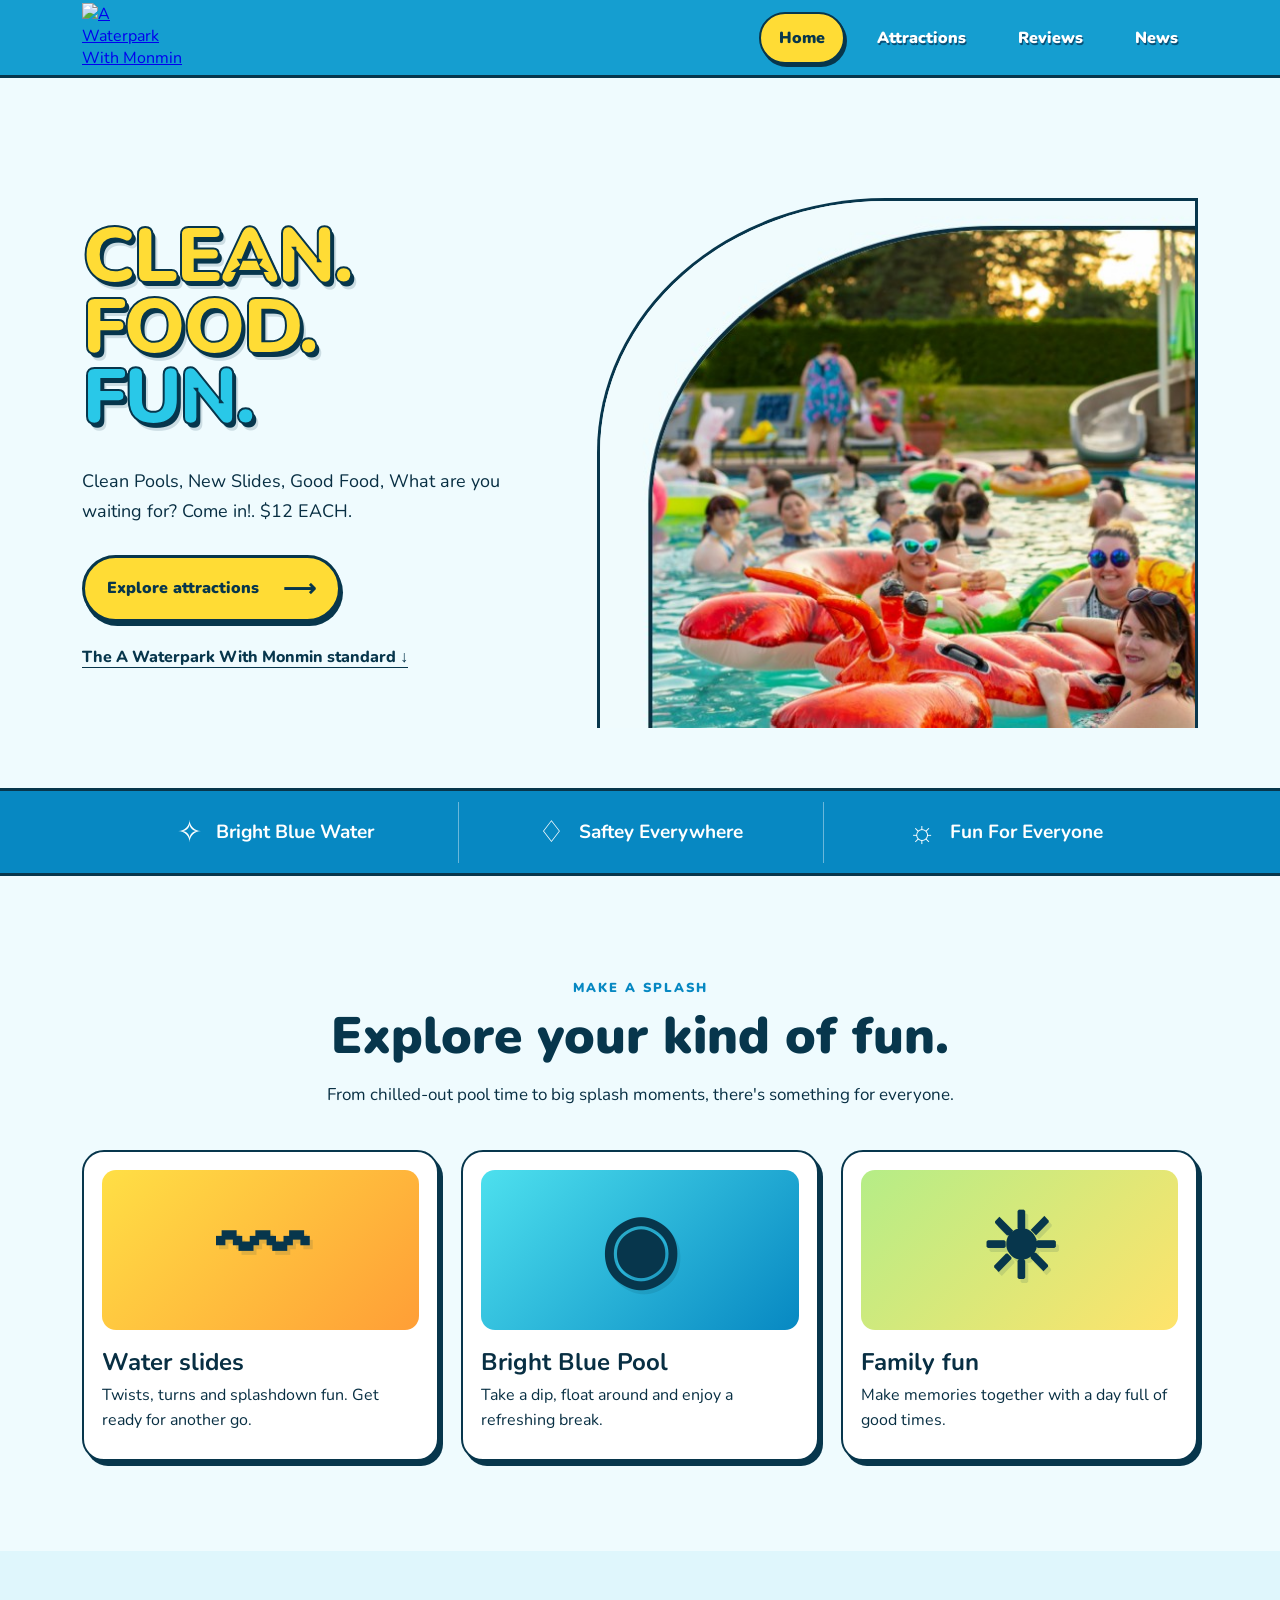
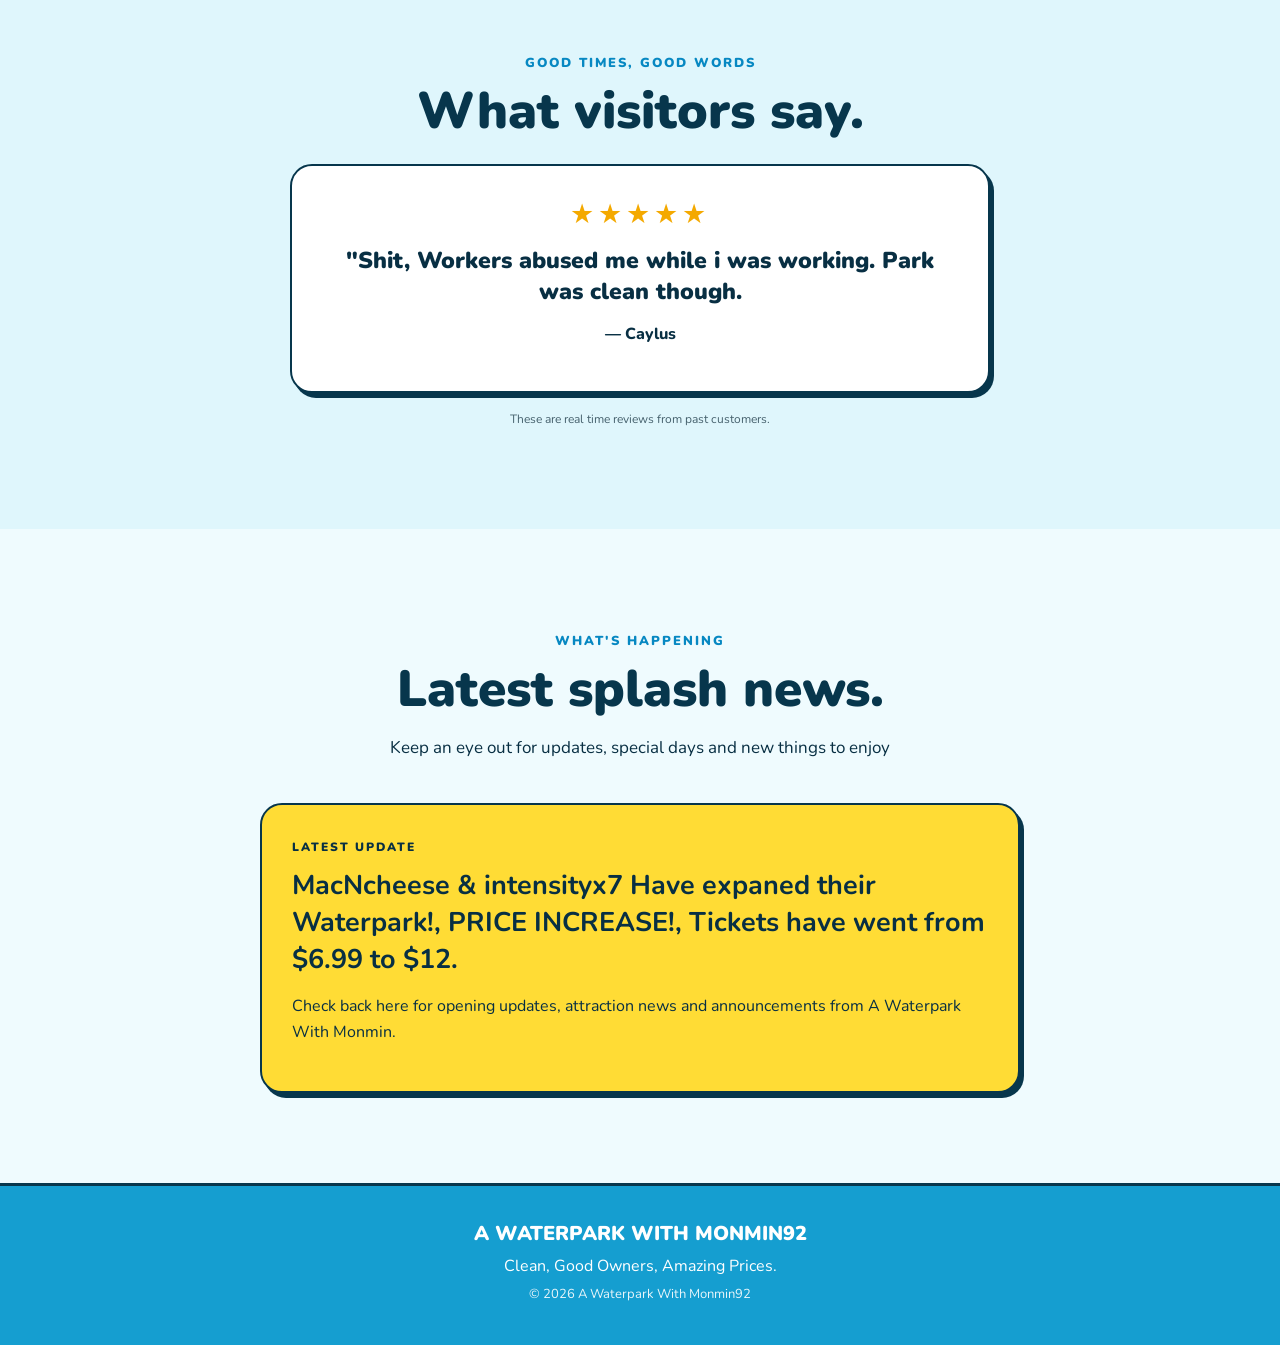
==== index.html @ 29c8ff4d "Update index.html" ====
<!doctype html>
<html lang="en">
<head>
  <meta charset="utf-8">
  <meta name="viewport" content="width=device-width, initial-scale=1">
  <meta name="theme-color" content="#159ed0">
  <meta name="description" content="A Waterpark With Monmin — good, clean, splash-filled fun for everyone.">
  <title>A Waterpark With MonMin92</title>
  <link rel="icon" href="assets/logo.svg" type="image/svg+xml">
  <link rel="stylesheet" href="style.css">
</head>
<body>
  <header class="site-header">
    <div class="nav-wrap">
      <a class="brand" href="#home" aria-label="A Waterpark With Monmin home"><img src="assets/logo.png" alt="A Waterpark With Monmin logo"></a>
      <button class="menu-toggle" aria-label="Open navigation" aria-expanded="false">☰</button>
      <nav class="main-nav" aria-label="Main navigation">
        <a class="nav-link active" href="#home">Home</a>
        <a class="nav-link" href="#attractions">Attractions</a>
        <a class="nav-link" href="#reviews">Reviews</a>
        <a class="nav-link" href="#news">News</a>
      </nav>
    </div>
  </header>

  <main>
    <section class="hero" id="home">
      <div class="hero-inner">
        <div class="hero-copy">
          <h1><span>CLEAN.</span><span>FOOD.</span><span class="blue-word">FUN.</span></h1>
          <p>Clean Pools, New Slides, Good Food, What are you waiting for? Come in!. $12 EACH.</p>
          <div class="hero-actions">
            <a class="button" href="#attractions">Explore attractions <span aria-hidden="true">⟶</span></a>
            <a class="standard-link" href="#standard">The A Waterpark With Monmin standard <span aria-hidden="true">↓</span></a>
          </div>
        </div>
        <div class="hero-photo">
          <img src="assets/pool-hero.jpg" alt="Visitors relaxing together in a bright outdoor swimming pool">
        </div>
      </div>
    </section>

    <section class="benefits" id="standard" aria-label="Our promises">
      <div class="benefit"><span class="benefit-icon">✧</span><strong>Bright Blue Water</strong></div>
      <div class="benefit"><span class="benefit-icon">♢</span><strong>Saftey Everywhere</strong></div>
      <div class="benefit"><span class="benefit-icon">☼</span><strong>Fun For Everyone</strong></div>
    </section>

    <section class="content-section attractions" id="attractions">
      <div class="section-heading">
        <p class="eyebrow">MAKE A SPLASH</p>
        <h2>Explore your kind of fun.</h2>
        <p>From chilled-out pool time to big splash moments, there's something for everyone.</p>
      </div>
      <div class="feature-grid">
        <article class="feature-card"><div class="feature-art slide-art">〰</div><h3>Water slides</h3><p>Twists, turns and splashdown fun. Get ready for another go.</p></article>
        <article class="feature-card"><div class="feature-art pool-art">◉</div><h3>Bright Blue Pool</h3><p>Take a dip, float around and enjoy a refreshing break.</p></article>
        <article class="feature-card"><div class="feature-art family-art">☀</div><h3>Family fun</h3><p>Make memories together with a day full of good times.</p></article>
      </div>
    </section>

    <section class="content-section reviews" id="reviews">
      <div class="section-heading">
        <p class="eyebrow">GOOD TIMES, GOOD WORDS</p>
        <h2>What visitors say.</h2>
      </div>
      <div class="review-card">
        <div class="stars" aria-label="5 out of 5 stars">★★★★★</div>
        <blockquote>"Shit, Workers abused me while i was working. Park was clean though.</blockquote>
        <p class="review-author">— Caylus</p>
      </div>
      <p class="small-note">These are real time reviews from past customers.</p>
    </section>

    <section class="content-section news" id="news">
      <div class="section-heading">
        <p class="eyebrow">WHAT'S HAPPENING</p>
        <h2>Latest splash news.</h2>
        <p>Keep an eye out for updates, special days and new things to enjoy</p>
      </div>
      <div class="news-panel">
        <span class="news-date">LATEST UPDATE</span>
        <h3>MacNcheese & intensityx7 Have expaned their Waterpark!, PRICE INCREASE!, Tickets have went from $6.99 to $12.</h3>
        <p>Check back here for opening updates, attraction news and announcements from A Waterpark With Monmin.</p>
      </div>
    </section>
  </main>

  <footer class="site-footer">
    <a href="#home" class="footer-brand">A WATERPARK WITH MONMIN92</a>
    <p>Clean, Good Owners, Amazing Prices.</p>
    <p class="copyright">© <span id="year"></span> A Waterpark With Monmin92</p>
  </footer>
  <script src="script.js"></script>
</body>
</html>
---- style.css ----
@import url('https://fonts.googleapis.com/css2?family=Nunito:wght@400;600;700;800;900;1000&display=swap');
:root{--blue:#159ed0;--deep:#07364c;--pale:#effbfe;--yellow:#ffdc35;--cyan:#29c8e8;--ink:#082f43}
*{box-sizing:border-box}
html{scroll-behavior:smooth;scroll-padding-top:88px}
body{margin:0;font-family:'Nunito',Arial,sans-serif;color:var(--ink);background:var(--pale)}
.site-header{height:78px;background:var(--blue);border-bottom:3px solid var(--deep);position:sticky;top:0;z-index:20}
.nav-wrap{height:100%;max-width:1160px;margin:auto;padding:0 22px;display:flex;align-items:center;justify-content:space-between}
.brand{display:flex;align-items:center;width:100px;height:70px}.brand img{width:100%;height:100%;object-fit:contain}
.main-nav{display:flex;align-items:center;gap:12px}
.nav-link{color:white;text-decoration:none;font-weight:1000;padding:13px 18px;border:2px solid transparent;border-radius:30px;text-shadow:1px 2px 0 #075078;transition:.2s}
.nav-link:hover,.nav-link.active{background:var(--yellow);border-color:var(--deep);color:var(--deep);text-shadow:none;box-shadow:2px 3px 0 var(--deep)}
.menu-toggle{display:none;background:none;border:0;color:white;font-size:28px}
.hero{min-height:710px;display:flex;align-items:stretch}
.hero-inner{width:min(1160px,100%);margin:auto;padding:60px 22px 0;display:grid;grid-template-columns:1fr 1.35fr;gap:70px;align-items:center}
.hero-copy{padding:12px 0 48px}
h1{margin:0 0 28px;display:flex;flex-direction:column;align-items:flex-start;font-size:clamp(4.3rem,6.1vw,6.4rem);line-height:.9;letter-spacing:-3px;font-weight:1000}
h1 span{color:var(--yellow);-webkit-text-stroke:2px var(--deep);text-shadow:3px 4px 0 var(--deep),5px 7px 0 rgba(7,54,76,.15)}
h1 .blue-word{color:var(--cyan)}
.hero-copy>p{font-size:18px;line-height:1.65;max-width:470px;margin:34px 0 28px}
.hero-actions{display:flex;align-items:center;gap:24px;flex-wrap:wrap}
.button{display:inline-flex;align-items:center;gap:24px;background:var(--yellow);border:3px solid var(--deep);border-radius:40px;padding:15px 22px;color:var(--deep);font-weight:1000;text-decoration:none;box-shadow:2px 4px 0 var(--deep);transition:transform .2s,box-shadow .2s}
.button:hover{transform:translateY(-3px);box-shadow:2px 7px 0 var(--deep)}
.button span{font-size:23px}
.standard-link{color:var(--deep);font-weight:800;text-underline-offset:5px}
.hero-photo{height:530px;align-self:end;overflow:hidden;border:3px solid var(--deep);border-bottom:0;border-radius:48% 0 0 0}
.hero-photo img{width:100%;height:100%;object-fit:cover;display:block}
.benefits{min-height:88px;background:#0788c2;border-top:3px solid var(--deep);border-bottom:3px solid var(--deep);display:flex;justify-content:center;align-items:center;color:white}
.benefit{width:min(365px,33.33%);display:flex;align-items:center;justify-content:center;gap:14px;padding:10px 20px;font-size:19px}
.benefit+.benefit{border-left:1px solid rgba(255,255,255,.4)}
.benefit-icon{font-size:30px;font-weight:400}
.content-section{padding:90px 22px;max-width:1160px;margin:auto}
.section-heading{text-align:center;max-width:650px;margin:0 auto 42px}
.eyebrow{color:#0788c2;font-size:13px;font-weight:1000;letter-spacing:2px}
h2{font-size:clamp(2.2rem,4vw,3.5rem);line-height:1.05;margin:8px 0 14px;color:var(--deep);font-weight:1000}
.section-heading>p:last-child{font-size:17px;line-height:1.6}
.feature-grid{display:grid;grid-template-columns:repeat(3,1fr);gap:22px}
.feature-card{background:white;border:2px solid var(--deep);border-radius:22px;padding:18px;box-shadow:4px 5px 0 var(--deep)}
.feature-card h3{font-size:24px;margin:16px 0 5px}.feature-card p{line-height:1.55;margin:0 0 8px}
.feature-art{height:160px;border-radius:14px;display:grid;place-items:center;font-size:90px;font-weight:1000;color:var(--deep);text-shadow:3px 4px rgba(7,54,76,.12)}
.slide-art{background:linear-gradient(135deg,#ffdf45,#ff9e36)}.pool-art{background:linear-gradient(135deg,#4de0ee,#0788c2)}.family-art{background:linear-gradient(135deg,#b5ed87,#ffe36b)}
.reviews{max-width:none;background:#dff6fc;text-align:center}.reviews .section-heading{margin-bottom:26px}
.review-card{max-width:700px;margin:auto;background:white;border:2px solid var(--deep);border-radius:22px;padding:30px;box-shadow:4px 5px 0 var(--deep)}
.stars{color:#f4a900;font-size:27px;letter-spacing:4px}
blockquote{font-size:23px;font-weight:900;margin:12px 0}
.review-author{font-weight:800}.small-note{font-size:12px;text-align:center;margin-top:18px;color:#46616d}
.news-panel{max-width:760px;margin:auto;background:var(--yellow);border:2px solid var(--deep);border-radius:22px;padding:30px;box-shadow:4px 5px 0 var(--deep)}
.news-date{font-size:12px;font-weight:1000;letter-spacing:2px}.news-panel h3{font-size:27px;margin:10px 0}.news-panel p{line-height:1.6}
.site-footer{background:var(--blue);border-top:3px solid var(--deep);color:white;text-align:center;padding:34px 20px}
.footer-brand{font-size:20px;font-weight:1000;color:white;text-decoration:none}.site-footer p{margin:8px}.copyright{font-size:13px;opacity:.9}
@media(max-width:850px){.hero-inner{grid-template-columns:1fr 1fr;gap:30px}.hero-photo{height:440px}h1{font-size:clamp(3.7rem,8vw,5.2rem)}.benefit{font-size:15px;gap:8px;padding:8px}.hero-actions{gap:16px}}
@media(max-width:640px){.site-header{height:72px}.nav-wrap{padding:0 16px}.brand{width:88px;height:65px}.menu-toggle{display:block}.main-nav{display:none;position:absolute;top:69px;left:0;right:0;background:var(--blue);padding:12px 16px 18px;flex-direction:column;align-items:stretch;border-bottom:3px solid var(--deep)}.main-nav.open{display:flex}.nav-link{text-align:center}.hero{min-height:0}.hero-inner{display:flex;flex-direction:column;align-items:stretch;padding:48px 20px 0;gap:26px}.hero-copy{padding:0}.hero-copy>p{font-size:16px;margin:24px 0}.hero-photo{height:330px;width:100%;border-radius:38% 0 0 0}.hero-actions{align-items:flex-start;flex-direction:column}.benefits{flex-direction:column;padding:10px 0}.benefit{width:100%;justify-content:flex-start;padding:8px 24px}.benefit+.benefit{border-left:0;border-top:1px solid rgba(255,255,255,.3)}.content-section{padding:65px 20px}.feature-grid{grid-template-columns:1fr}.feature-art{height:135px}h1{font-size:clamp(4rem,17vw,5.5rem)}}
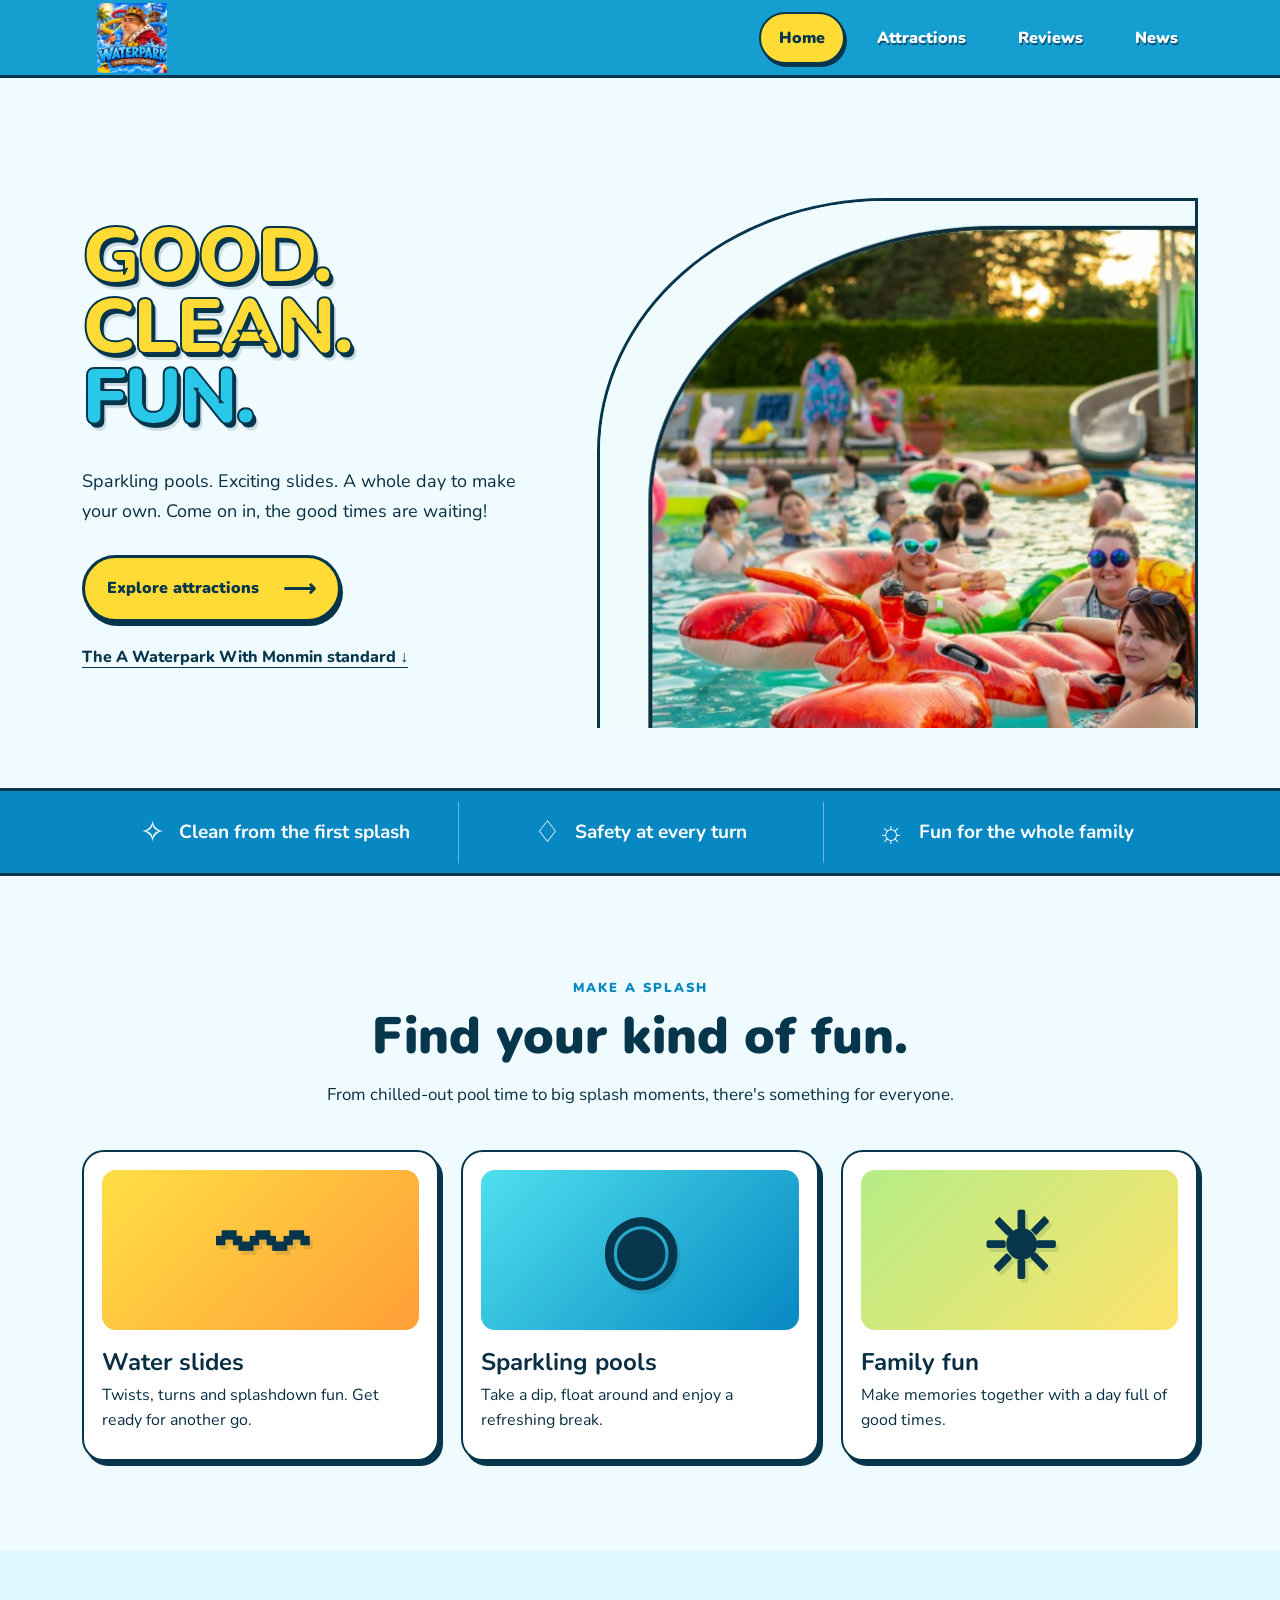
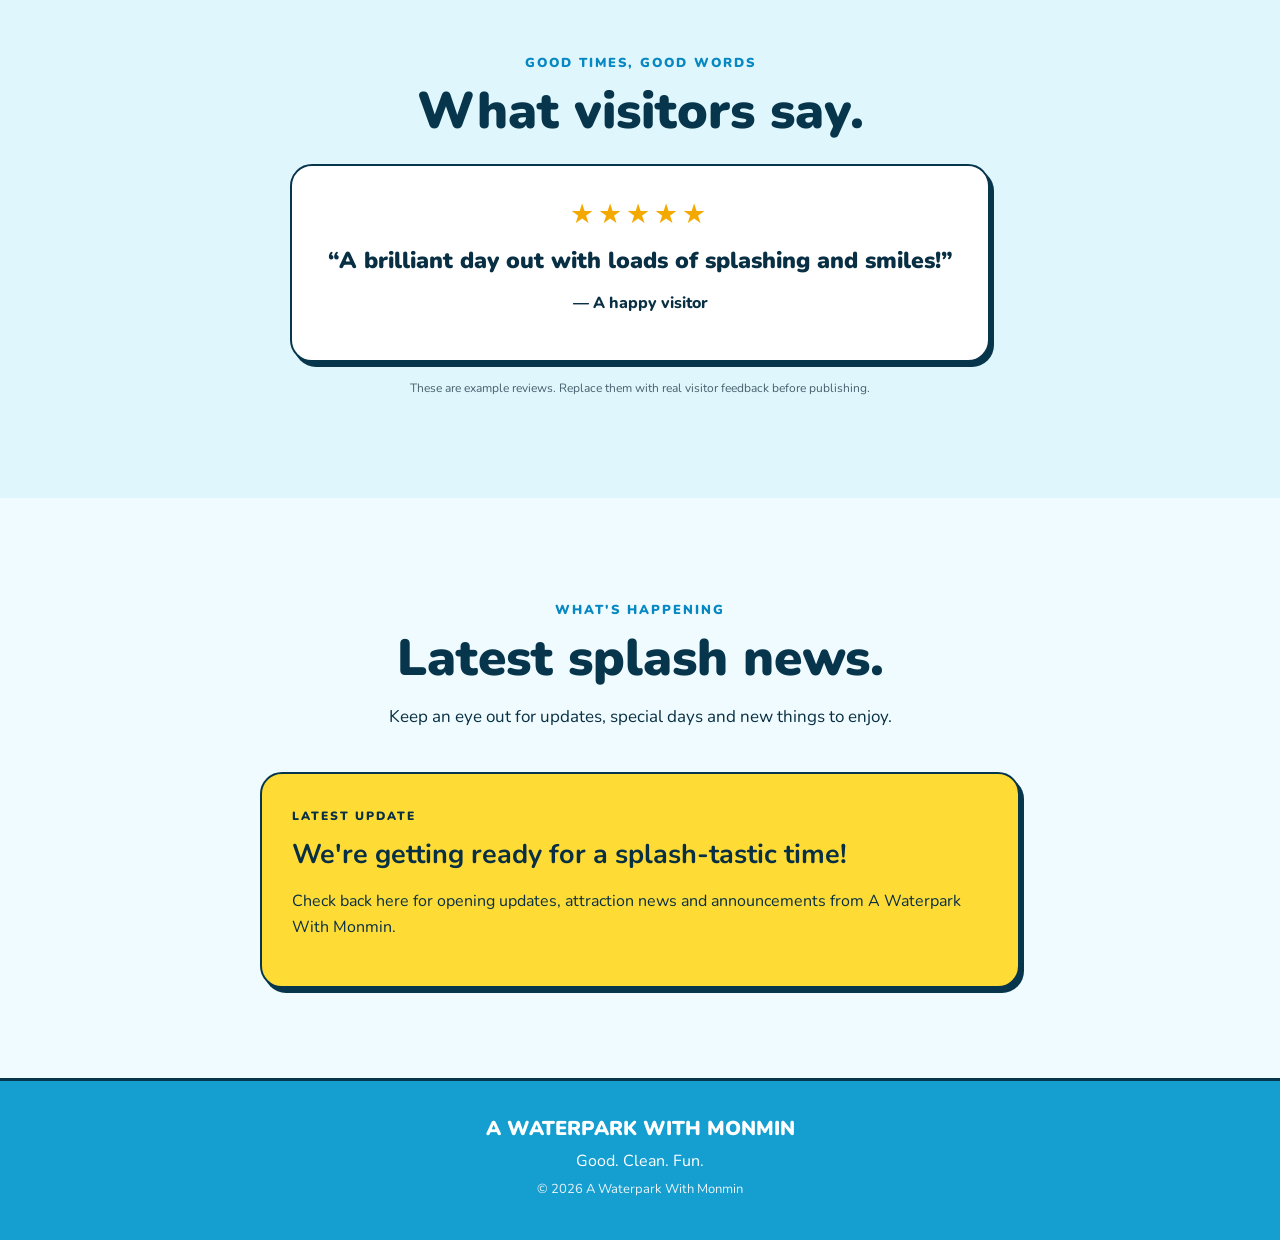
==== commit 7b3e7b4e: "Update index.html" ====
--- a/index.html
+++ b/index.html
@@ -5,7 +5,7 @@
   <meta name="viewport" content="width=device-width, initial-scale=1">
   <meta name="theme-color" content="#159ed0">
   <meta name="description" content="A Waterpark With Monmin — good, clean, splash-filled fun for everyone.">
-  <title>A Waterpark With MonMin92</title>
+  <title>A Waterpark With Monmin</title>
   <link rel="icon" href="assets/logo.svg" type="image/svg+xml">
   <link rel="stylesheet" href="style.css">
 </head>
@@ -27,8 +27,8 @@
     <section class="hero" id="home">
       <div class="hero-inner">
         <div class="hero-copy">
-          <h1><span>CLEAN.</span><span>FOOD.</span><span class="blue-word">FUN.</span></h1>
-          <p>Clean Pools, New Slides, Good Food, What are you waiting for? Come in!. $12 EACH.</p>
+          <h1><span>GOOD.</span><span>CLEAN.</span><span class="blue-word">FUN.</span></h1>
+          <p>Sparkling pools. Exciting slides. A whole day to make your own. Come on in, the good times are waiting!</p>
           <div class="hero-actions">
             <a class="button" href="#attractions">Explore attractions <span aria-hidden="true">⟶</span></a>
             <a class="standard-link" href="#standard">The A Waterpark With Monmin standard <span aria-hidden="true">↓</span></a>
@@ -41,20 +41,20 @@
     </section>
 
     <section class="benefits" id="standard" aria-label="Our promises">
-      <div class="benefit"><span class="benefit-icon">✧</span><strong>Bright Blue Water</strong></div>
-      <div class="benefit"><span class="benefit-icon">♢</span><strong>Saftey Everywhere</strong></div>
-      <div class="benefit"><span class="benefit-icon">☼</span><strong>Fun For Everyone</strong></div>
+      <div class="benefit"><span class="benefit-icon">✧</span><strong>Clean from the first splash</strong></div>
+      <div class="benefit"><span class="benefit-icon">♢</span><strong>Safety at every turn</strong></div>
+      <div class="benefit"><span class="benefit-icon">☼</span><strong>Fun for the whole family</strong></div>
     </section>
 
     <section class="content-section attractions" id="attractions">
       <div class="section-heading">
         <p class="eyebrow">MAKE A SPLASH</p>
-        <h2>Explore your kind of fun.</h2>
+        <h2>Find your kind of fun.</h2>
         <p>From chilled-out pool time to big splash moments, there's something for everyone.</p>
       </div>
       <div class="feature-grid">
         <article class="feature-card"><div class="feature-art slide-art">〰</div><h3>Water slides</h3><p>Twists, turns and splashdown fun. Get ready for another go.</p></article>
-        <article class="feature-card"><div class="feature-art pool-art">◉</div><h3>Bright Blue Pool</h3><p>Take a dip, float around and enjoy a refreshing break.</p></article>
+        <article class="feature-card"><div class="feature-art pool-art">◉</div><h3>Sparkling pools</h3><p>Take a dip, float around and enjoy a refreshing break.</p></article>
         <article class="feature-card"><div class="feature-art family-art">☀</div><h3>Family fun</h3><p>Make memories together with a day full of good times.</p></article>
       </div>
     </section>
@@ -66,30 +66,30 @@
       </div>
       <div class="review-card">
         <div class="stars" aria-label="5 out of 5 stars">★★★★★</div>
-        <blockquote>"Shit, Workers abused me while i was working. Park was clean though.</blockquote>
-        <p class="review-author">— Caylus</p>
+        <blockquote>“A brilliant day out with loads of splashing and smiles!”</blockquote>
+        <p class="review-author">— A happy visitor</p>
       </div>
-      <p class="small-note">These are real time reviews from past customers.</p>
+      <p class="small-note">These are example reviews. Replace them with real visitor feedback before publishing.</p>
     </section>
 
     <section class="content-section news" id="news">
       <div class="section-heading">
         <p class="eyebrow">WHAT'S HAPPENING</p>
         <h2>Latest splash news.</h2>
-        <p>Keep an eye out for updates, special days and new things to enjoy</p>
+        <p>Keep an eye out for updates, special days and new things to enjoy.</p>
       </div>
       <div class="news-panel">
         <span class="news-date">LATEST UPDATE</span>
-        <h3>MacNcheese & intensityx7 Have expaned their Waterpark!, PRICE INCREASE!, Tickets have went from $6.99 to $12.</h3>
+        <h3>We're getting ready for a splash-tastic time!</h3>
         <p>Check back here for opening updates, attraction news and announcements from A Waterpark With Monmin.</p>
       </div>
     </section>
   </main>
 
   <footer class="site-footer">
-    <a href="#home" class="footer-brand">A WATERPARK WITH MONMIN92</a>
-    <p>Clean, Good Owners, Amazing Prices.</p>
-    <p class="copyright">© <span id="year"></span> A Waterpark With Monmin92</p>
+    <a href="#home" class="footer-brand">A WATERPARK WITH MONMIN</a>
+    <p>Good. Clean. Fun.</p>
+    <p class="copyright">© <span id="year"></span> A Waterpark With Monmin</p>
   </footer>
   <script src="script.js"></script>
 </body>
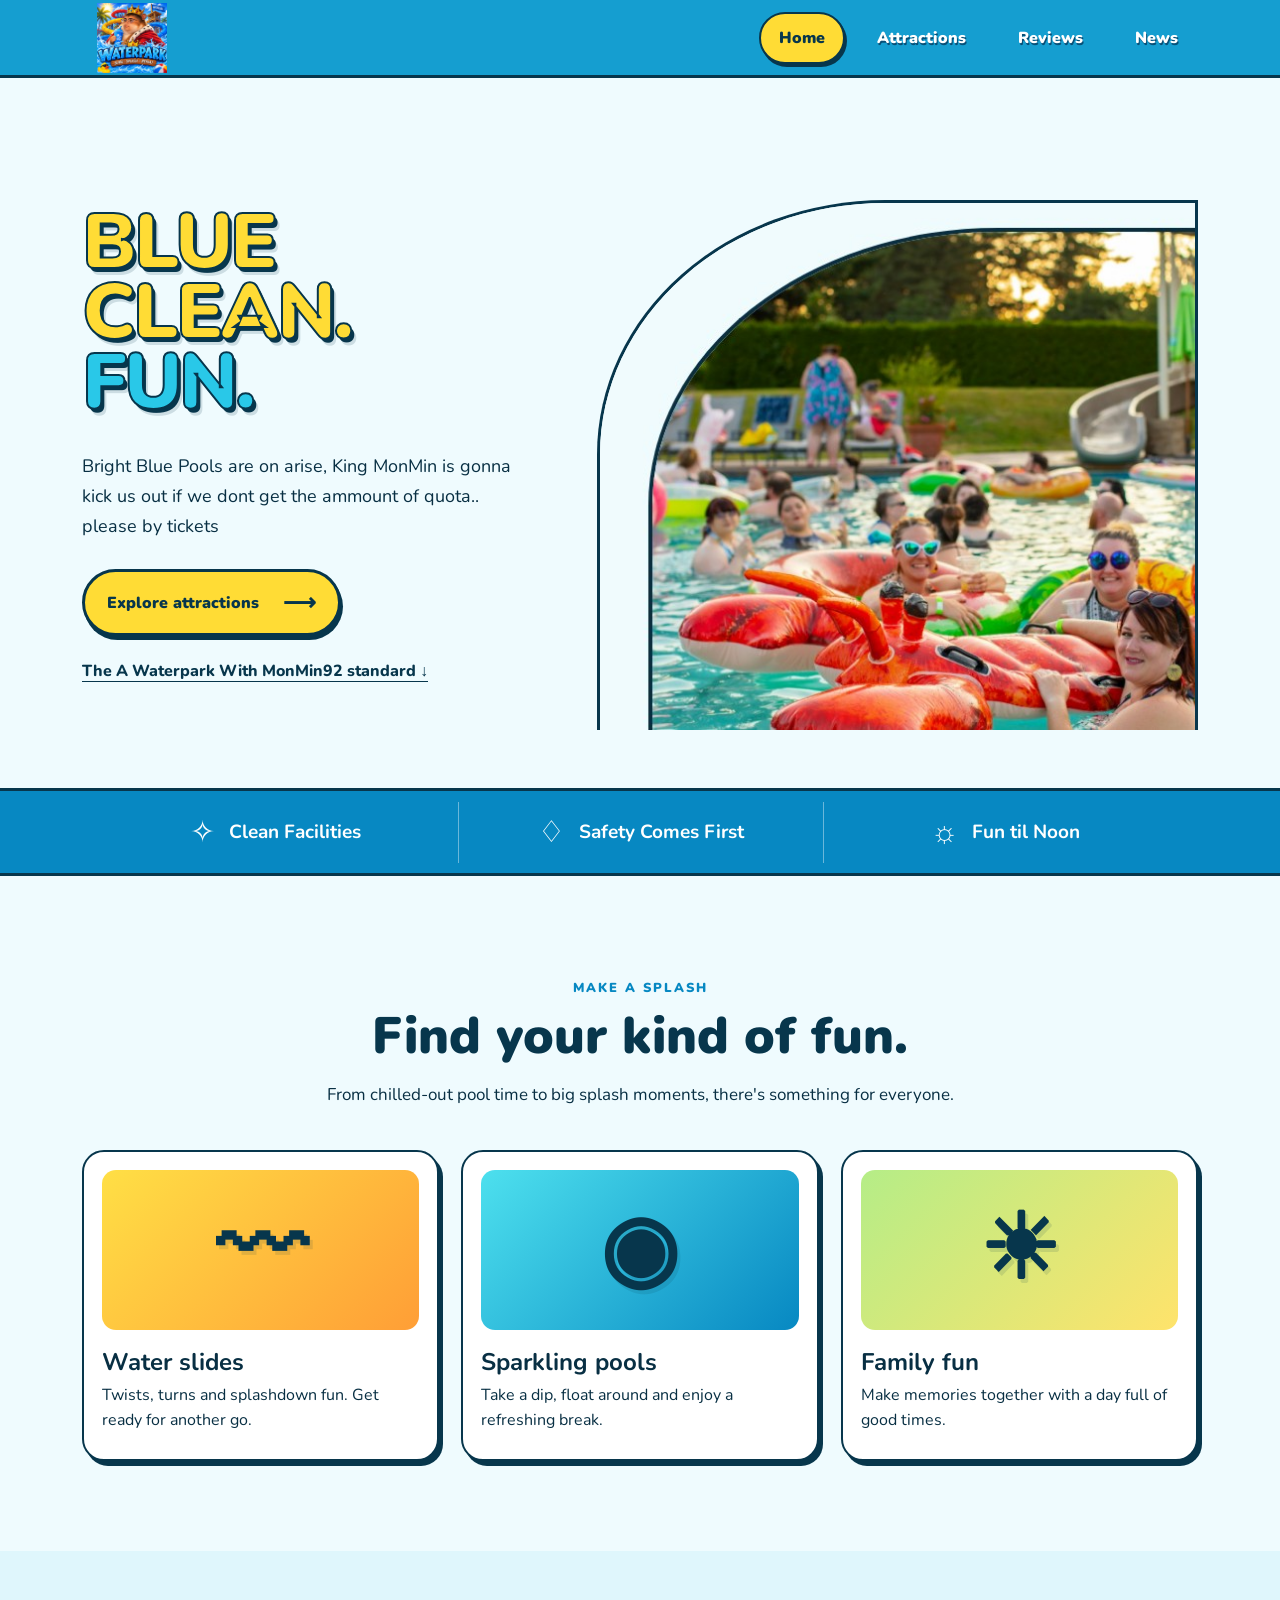
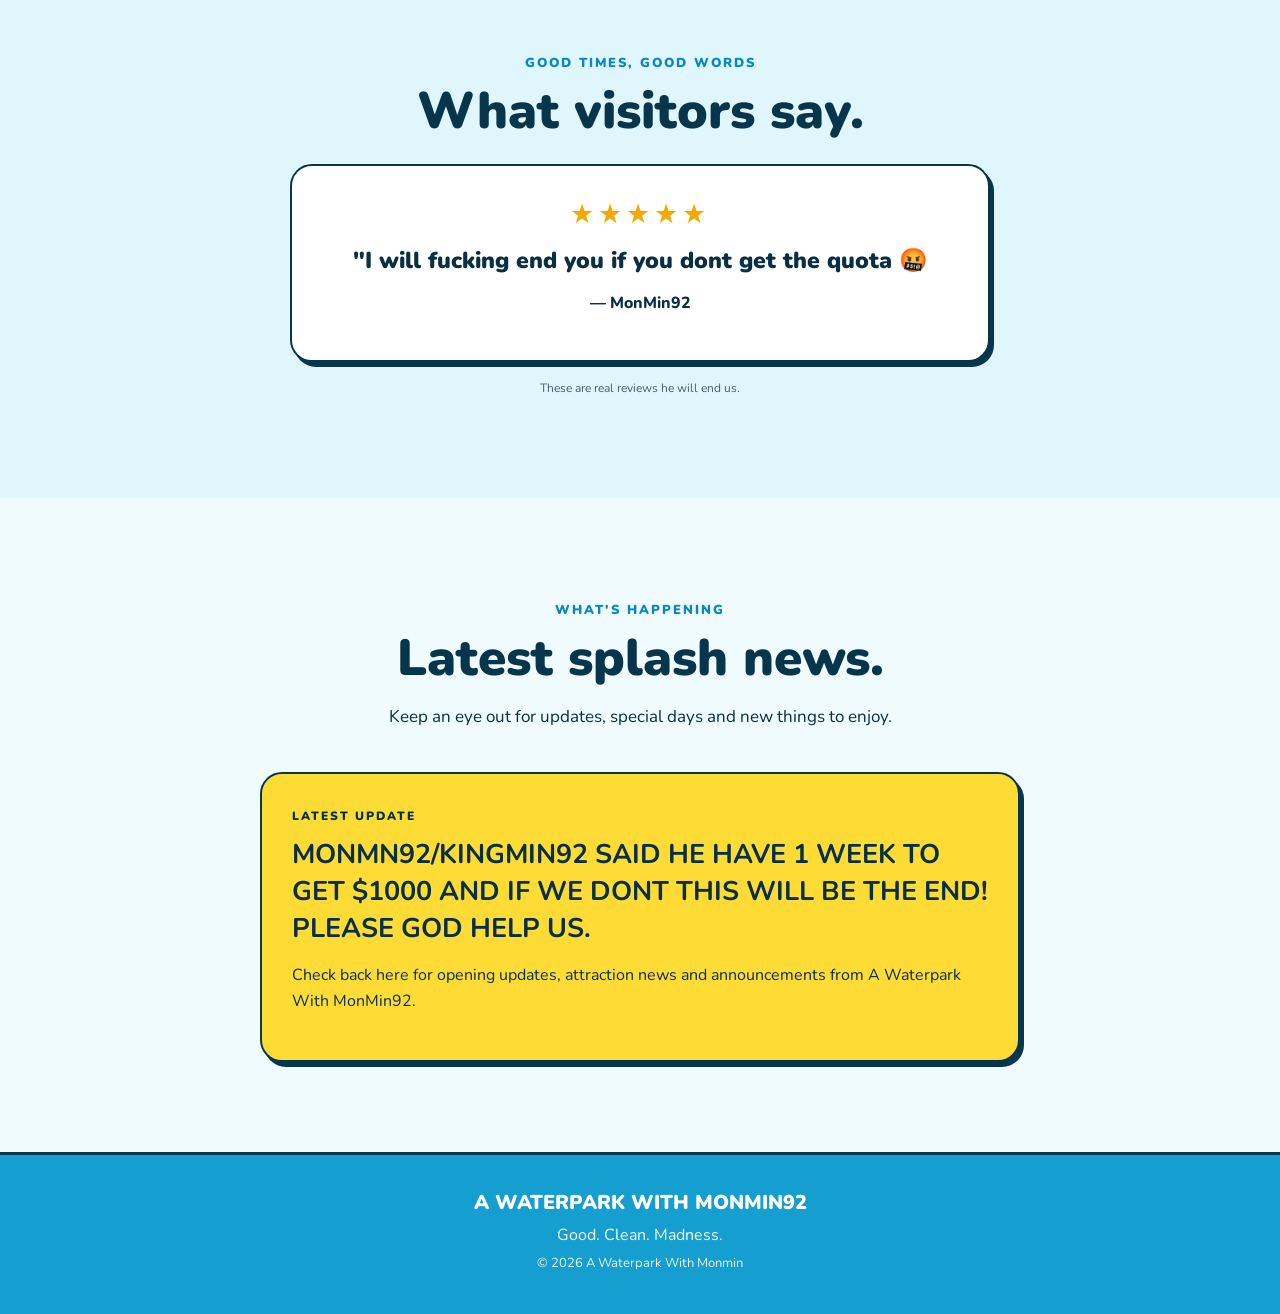
==== commit cbef7904: "Update index.html" ====
--- a/index.html
+++ b/index.html
@@ -27,11 +27,11 @@
     <section class="hero" id="home">
       <div class="hero-inner">
         <div class="hero-copy">
-          <h1><span>GOOD.</span><span>CLEAN.</span><span class="blue-word">FUN.</span></h1>
-          <p>Sparkling pools. Exciting slides. A whole day to make your own. Come on in, the good times are waiting!</p>
+          <h1><span>BLUE</span><span>CLEAN.</span><span class="blue-word">FUN.</span></h1>
+          <p>Bright Blue Pools are on arise, King MonMin is gonna kick us out if we dont get the ammount of quota.. please by tickets</p>
           <div class="hero-actions">
             <a class="button" href="#attractions">Explore attractions <span aria-hidden="true">⟶</span></a>
-            <a class="standard-link" href="#standard">The A Waterpark With Monmin standard <span aria-hidden="true">↓</span></a>
+            <a class="standard-link" href="#standard">The A Waterpark With MonMin92 standard <span aria-hidden="true">↓</span></a>
           </div>
         </div>
         <div class="hero-photo">
@@ -41,9 +41,9 @@
     </section>
 
     <section class="benefits" id="standard" aria-label="Our promises">
-      <div class="benefit"><span class="benefit-icon">✧</span><strong>Clean from the first splash</strong></div>
-      <div class="benefit"><span class="benefit-icon">♢</span><strong>Safety at every turn</strong></div>
-      <div class="benefit"><span class="benefit-icon">☼</span><strong>Fun for the whole family</strong></div>
+      <div class="benefit"><span class="benefit-icon">✧</span><strong>Clean Facilities</strong></div>
+      <div class="benefit"><span class="benefit-icon">♢</span><strong>Safety Comes First</strong></div>
+      <div class="benefit"><span class="benefit-icon">☼</span><strong>Fun til Noon</strong></div>
     </section>
 
     <section class="content-section attractions" id="attractions">
@@ -66,10 +66,10 @@
       </div>
       <div class="review-card">
         <div class="stars" aria-label="5 out of 5 stars">★★★★★</div>
-        <blockquote>“A brilliant day out with loads of splashing and smiles!”</blockquote>
-        <p class="review-author">— A happy visitor</p>
+        <blockquote>"I will fucking end you if you dont get the quota 🤬</blockquote>
+        <p class="review-author">— MonMin92</p>
       </div>
-      <p class="small-note">These are example reviews. Replace them with real visitor feedback before publishing.</p>
+      <p class="small-note">These are real reviews he will end us.</p>
     </section>
 
     <section class="content-section news" id="news">
@@ -80,15 +80,15 @@
       </div>
       <div class="news-panel">
         <span class="news-date">LATEST UPDATE</span>
-        <h3>We're getting ready for a splash-tastic time!</h3>
-        <p>Check back here for opening updates, attraction news and announcements from A Waterpark With Monmin.</p>
+        <h3>MONMN92/KINGMIN92 SAID HE HAVE 1 WEEK TO GET $1000 AND IF WE DONT THIS WILL BE THE END! PLEASE GOD HELP US.</h3>
+        <p>Check back here for opening updates, attraction news and announcements from A Waterpark With MonMin92.</p>
       </div>
     </section>
   </main>
 
   <footer class="site-footer">
-    <a href="#home" class="footer-brand">A WATERPARK WITH MONMIN</a>
-    <p>Good. Clean. Fun.</p>
+    <a href="#home" class="footer-brand">A WATERPARK WITH MONMIN92</a>
+    <p>Good. Clean. Madness.</p>
     <p class="copyright">© <span id="year"></span> A Waterpark With Monmin</p>
   </footer>
   <script src="script.js"></script>
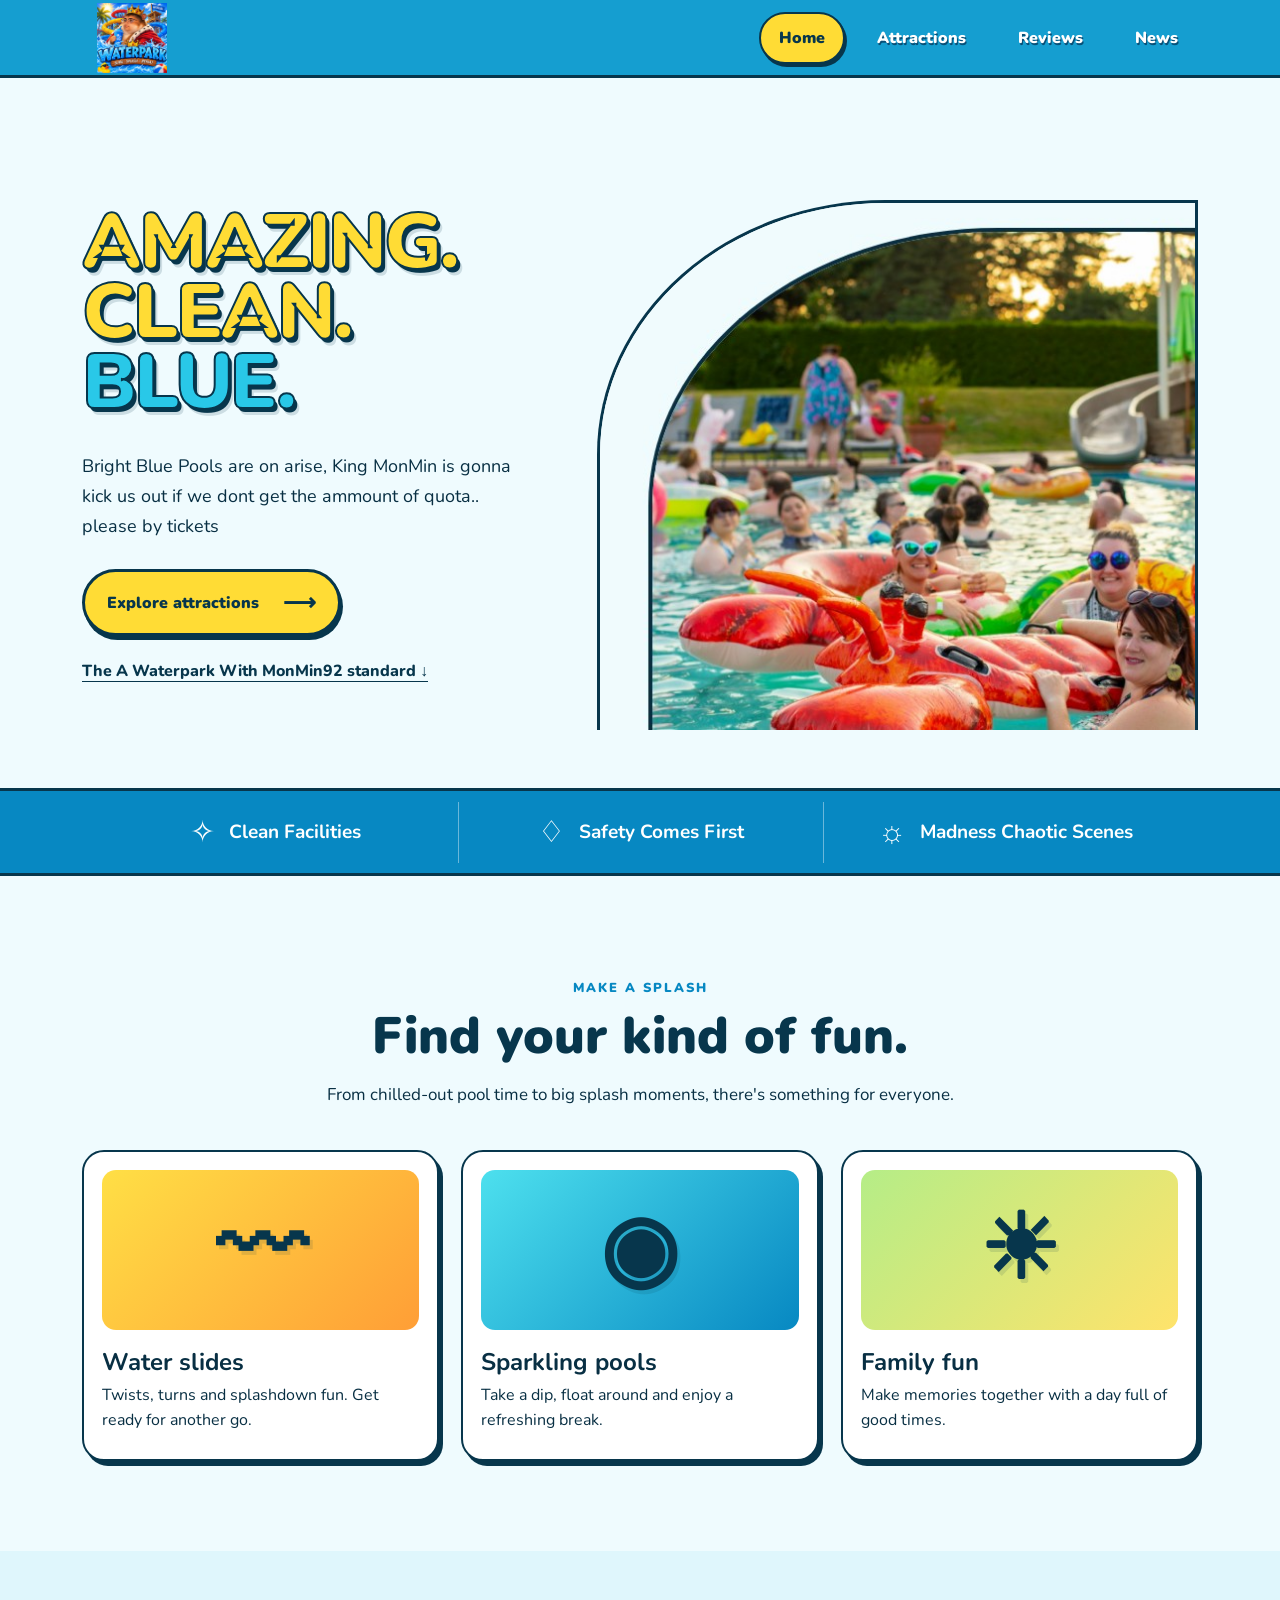
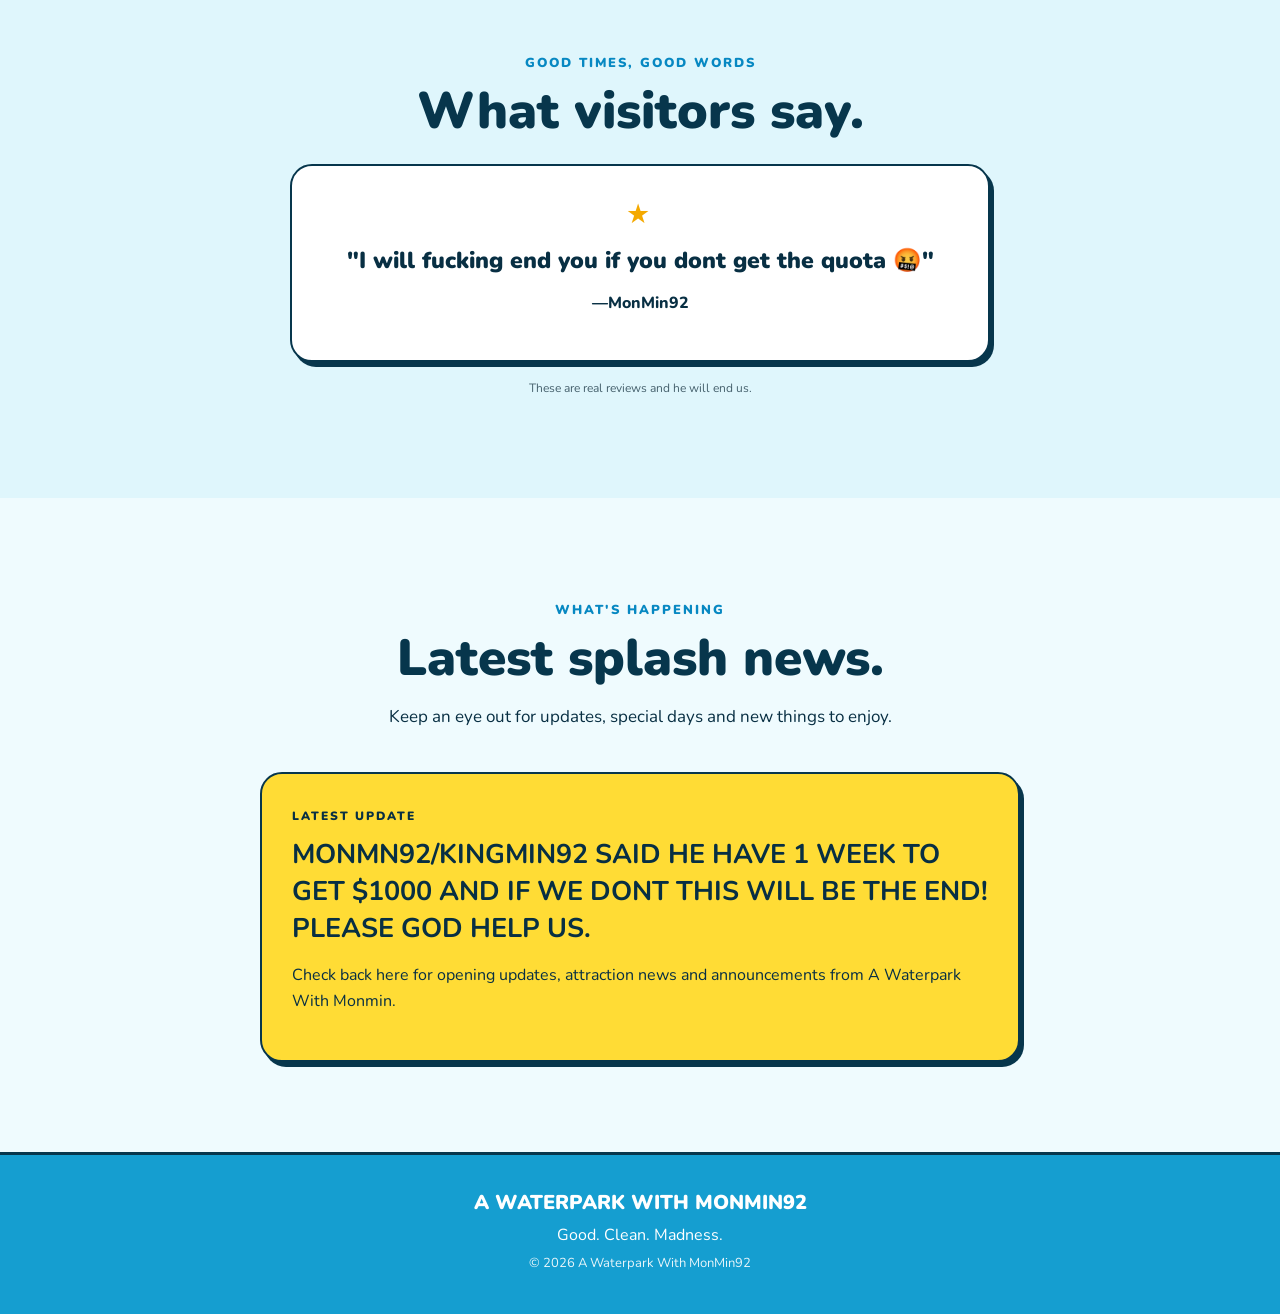
==== commit 1e231c05: "Add files via upload" ====
--- a/index.html
+++ b/index.html
@@ -27,7 +27,7 @@
     <section class="hero" id="home">
       <div class="hero-inner">
         <div class="hero-copy">
-          <h1><span>BLUE</span><span>CLEAN.</span><span class="blue-word">FUN.</span></h1>
+          <h1><span>AMAZING.</span><span>CLEAN.</span><span class="blue-word">BLUE.</span></h1>
           <p>Bright Blue Pools are on arise, King MonMin is gonna kick us out if we dont get the ammount of quota.. please by tickets</p>
           <div class="hero-actions">
             <a class="button" href="#attractions">Explore attractions <span aria-hidden="true">⟶</span></a>
@@ -43,7 +43,7 @@
     <section class="benefits" id="standard" aria-label="Our promises">
       <div class="benefit"><span class="benefit-icon">✧</span><strong>Clean Facilities</strong></div>
       <div class="benefit"><span class="benefit-icon">♢</span><strong>Safety Comes First</strong></div>
-      <div class="benefit"><span class="benefit-icon">☼</span><strong>Fun til Noon</strong></div>
+      <div class="benefit"><span class="benefit-icon">☼</span><strong>Madness Chaotic Scenes</strong></div>
     </section>
 
     <section class="content-section attractions" id="attractions">
@@ -65,11 +65,11 @@
         <h2>What visitors say.</h2>
       </div>
       <div class="review-card">
-        <div class="stars" aria-label="5 out of 5 stars">★★★★★</div>
-        <blockquote>"I will fucking end you if you dont get the quota 🤬</blockquote>
-        <p class="review-author">— MonMin92</p>
+        <div class="stars" aria-label="1 out of 5 stars">★</div>
+        <blockquote>"I will fucking end you if you dont get the quota 🤬"</blockquote>
+        <p class="review-author">—MonMin92</p>
       </div>
-      <p class="small-note">These are real reviews he will end us.</p>
+      <p class="small-note">These are real reviews and he will end us.</p>
     </section>
 
     <section class="content-section news" id="news">
@@ -81,7 +81,7 @@
       <div class="news-panel">
         <span class="news-date">LATEST UPDATE</span>
         <h3>MONMN92/KINGMIN92 SAID HE HAVE 1 WEEK TO GET $1000 AND IF WE DONT THIS WILL BE THE END! PLEASE GOD HELP US.</h3>
-        <p>Check back here for opening updates, attraction news and announcements from A Waterpark With MonMin92.</p>
+        <p>Check back here for opening updates, attraction news and announcements from A Waterpark With Monmin.</p>
       </div>
     </section>
   </main>
@@ -89,7 +89,7 @@
   <footer class="site-footer">
     <a href="#home" class="footer-brand">A WATERPARK WITH MONMIN92</a>
     <p>Good. Clean. Madness.</p>
-    <p class="copyright">© <span id="year"></span> A Waterpark With Monmin</p>
+    <p class="copyright">© <span id="year"></span> A Waterpark With MonMin92</p>
   </footer>
   <script src="script.js"></script>
 </body>
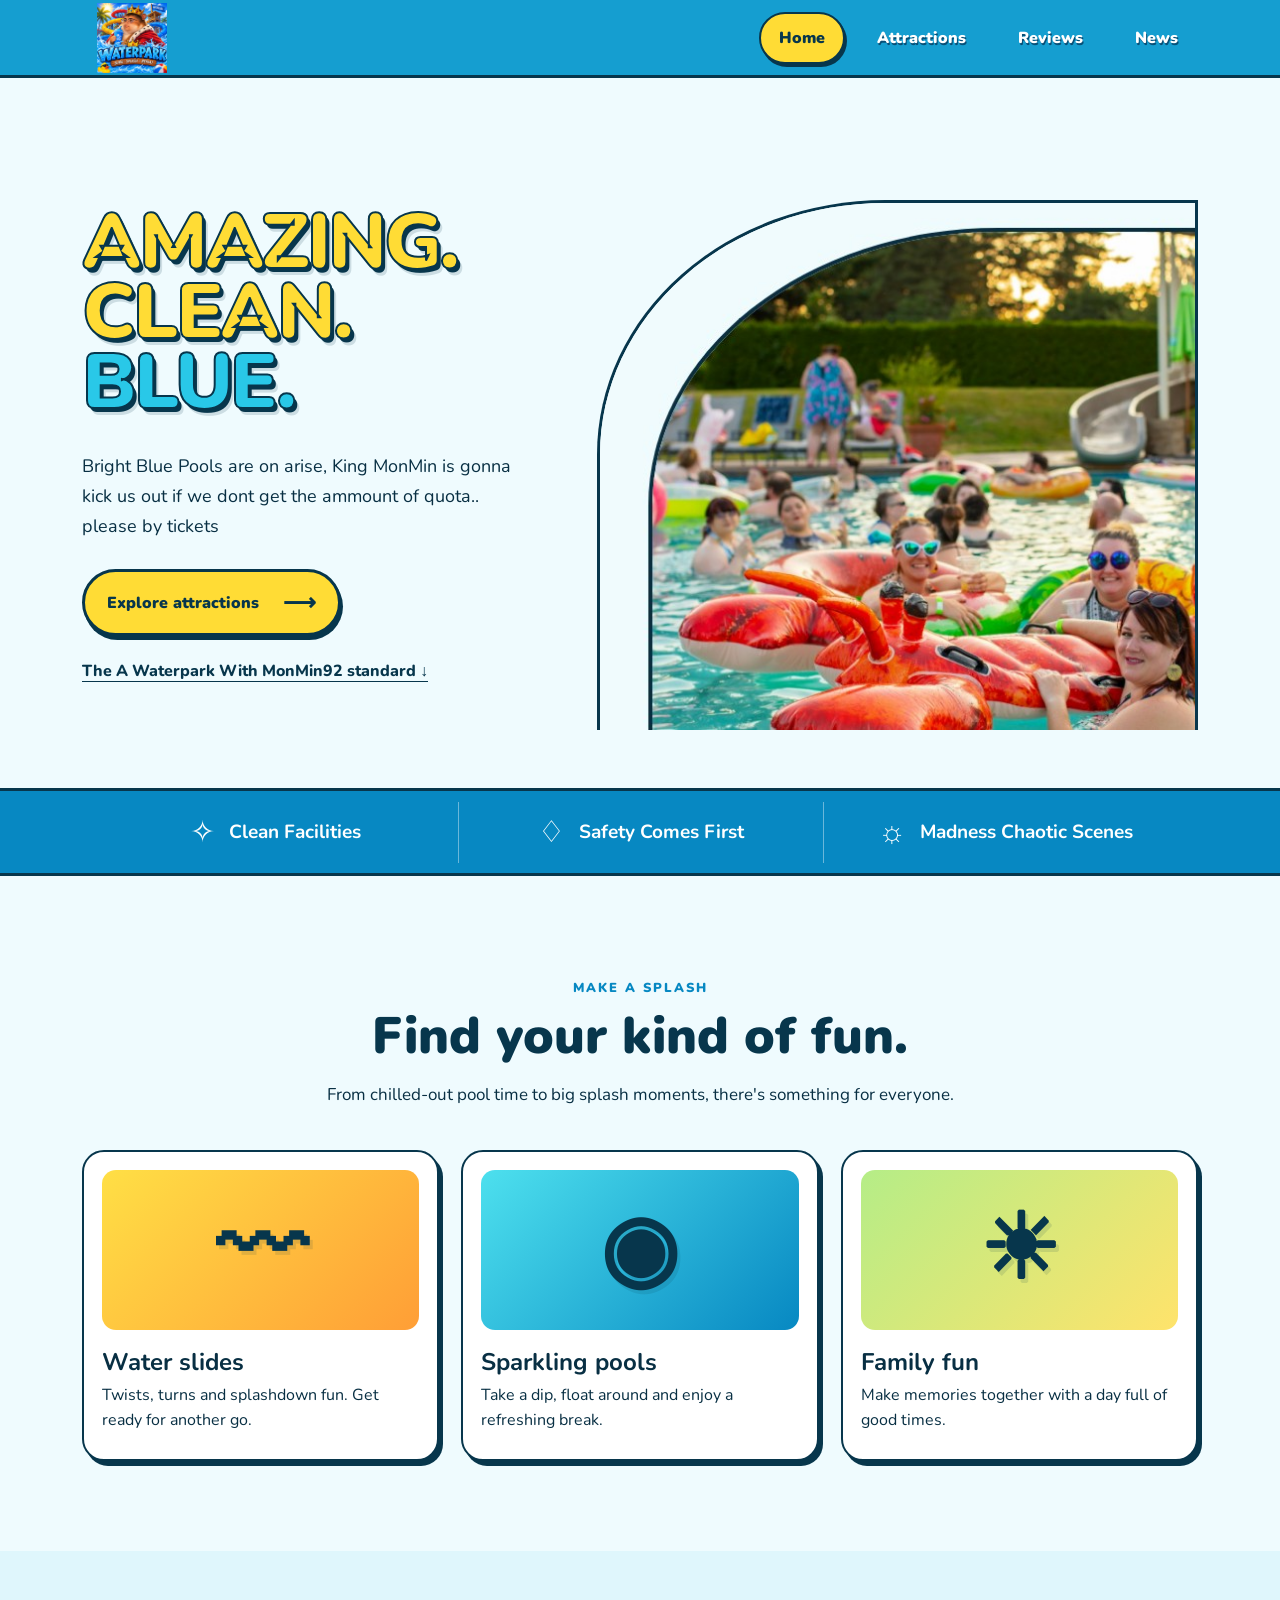
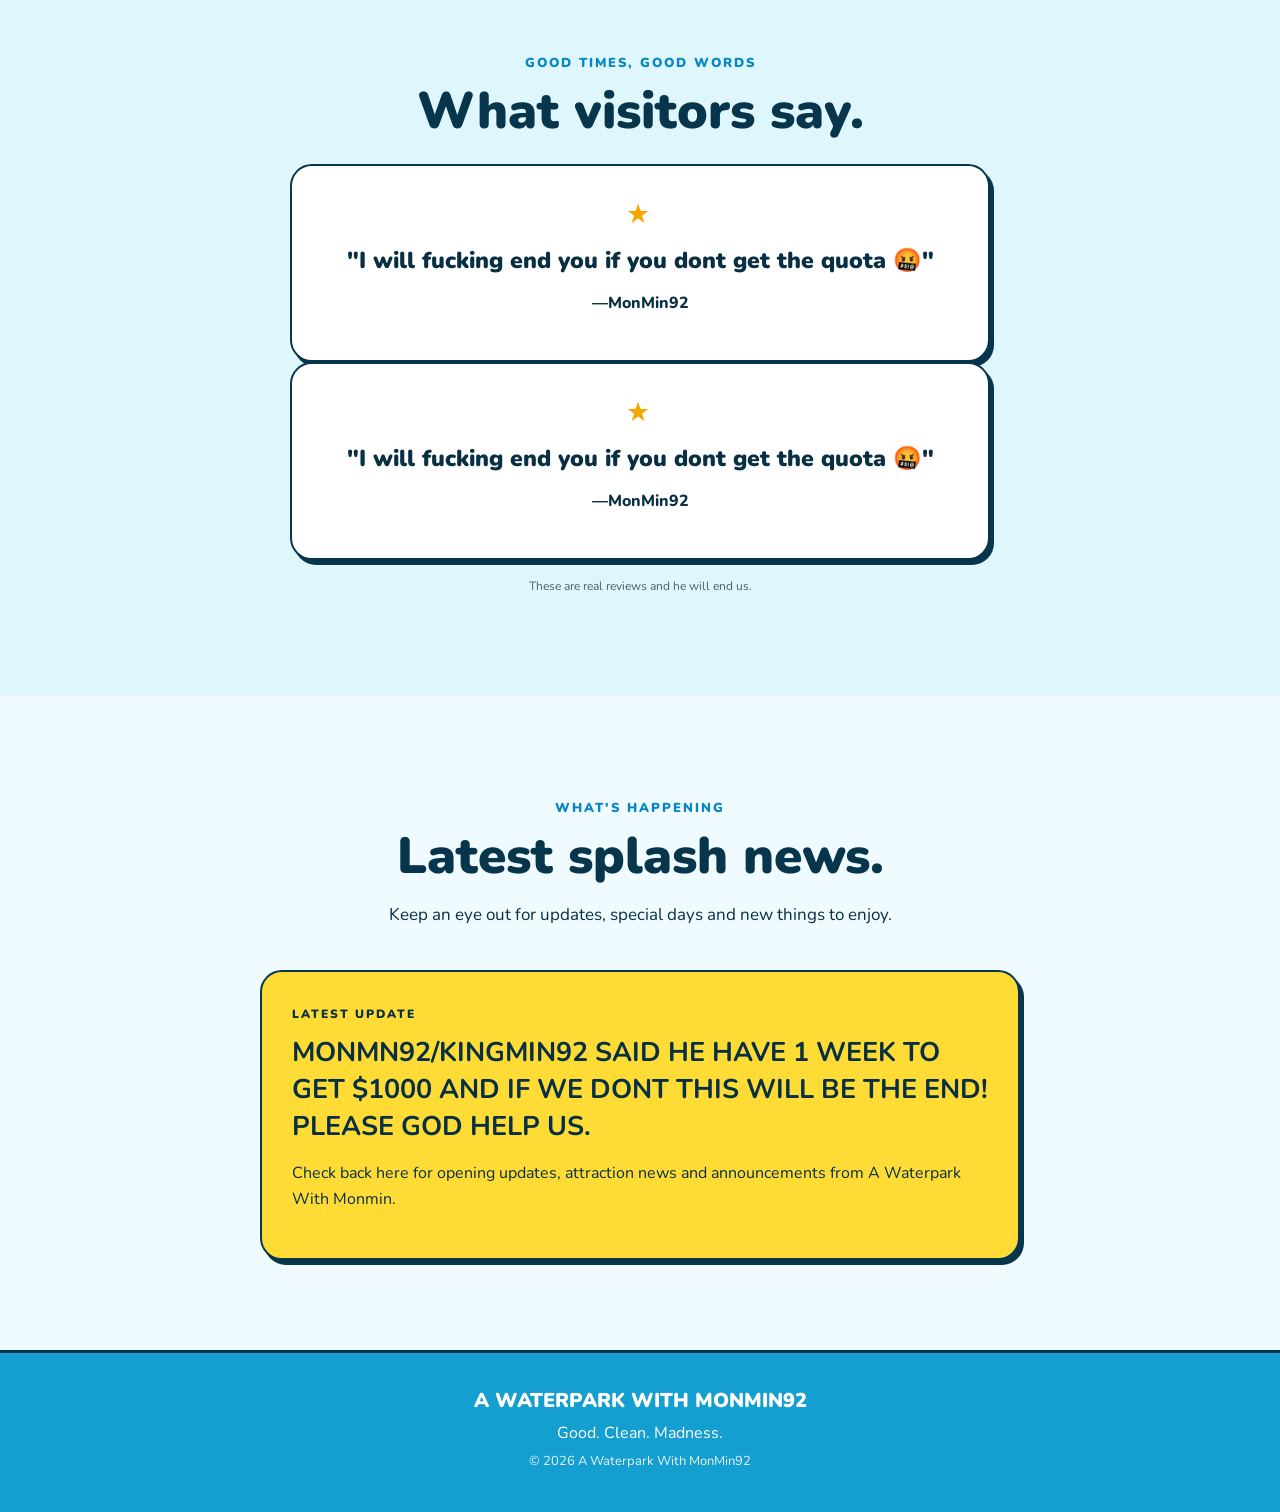
==== commit 1888fb8a: "Update index.html" ====
--- a/index.html
+++ b/index.html
@@ -69,6 +69,12 @@
         <blockquote>"I will fucking end you if you dont get the quota 🤬"</blockquote>
         <p class="review-author">—MonMin92</p>
       </div>
+        </div>
+      <div class="review-card">
+        <div class="stars" aria-label="1 out of 5 stars">★</div>
+        <blockquote>"I will fucking end you if you dont get the quota 🤬"</blockquote>
+        <p class="review-author">—MonMin92</p>
+      </div>
       <p class="small-note">These are real reviews and he will end us.</p>
     </section>
 
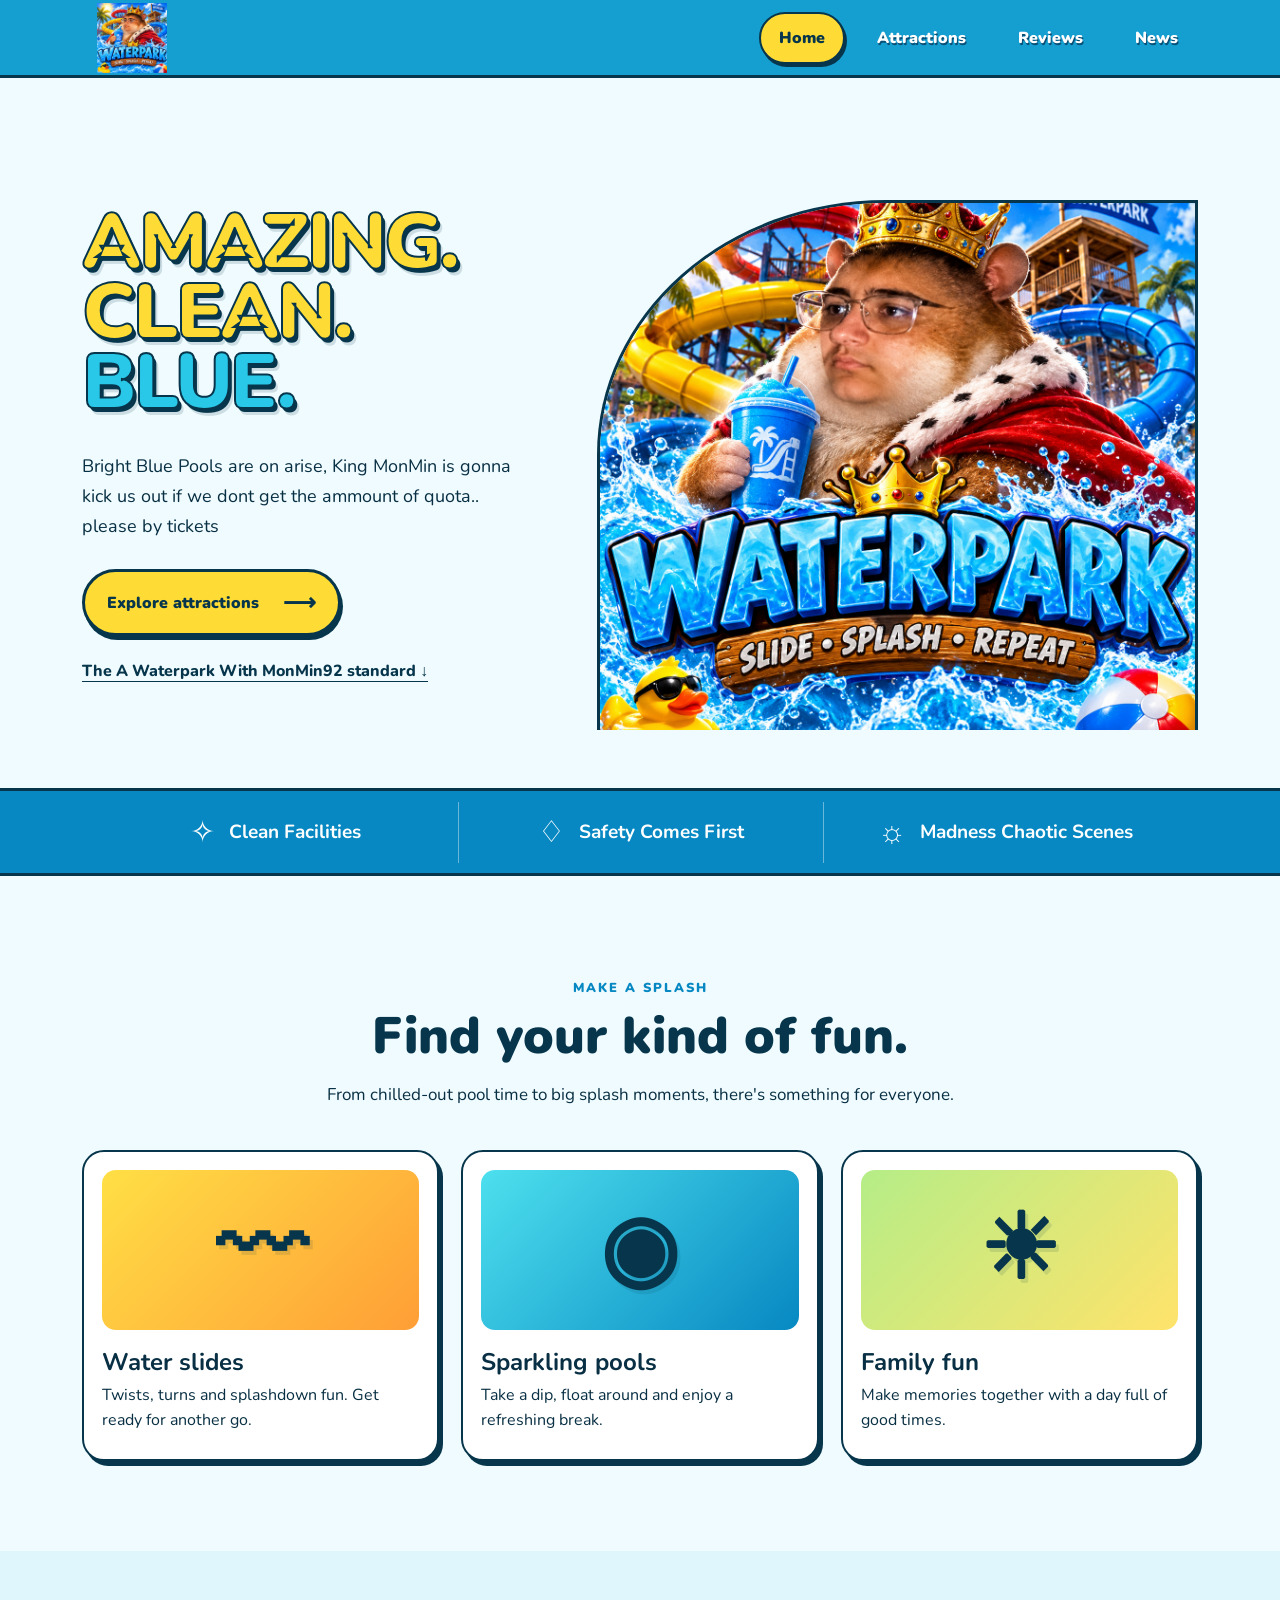
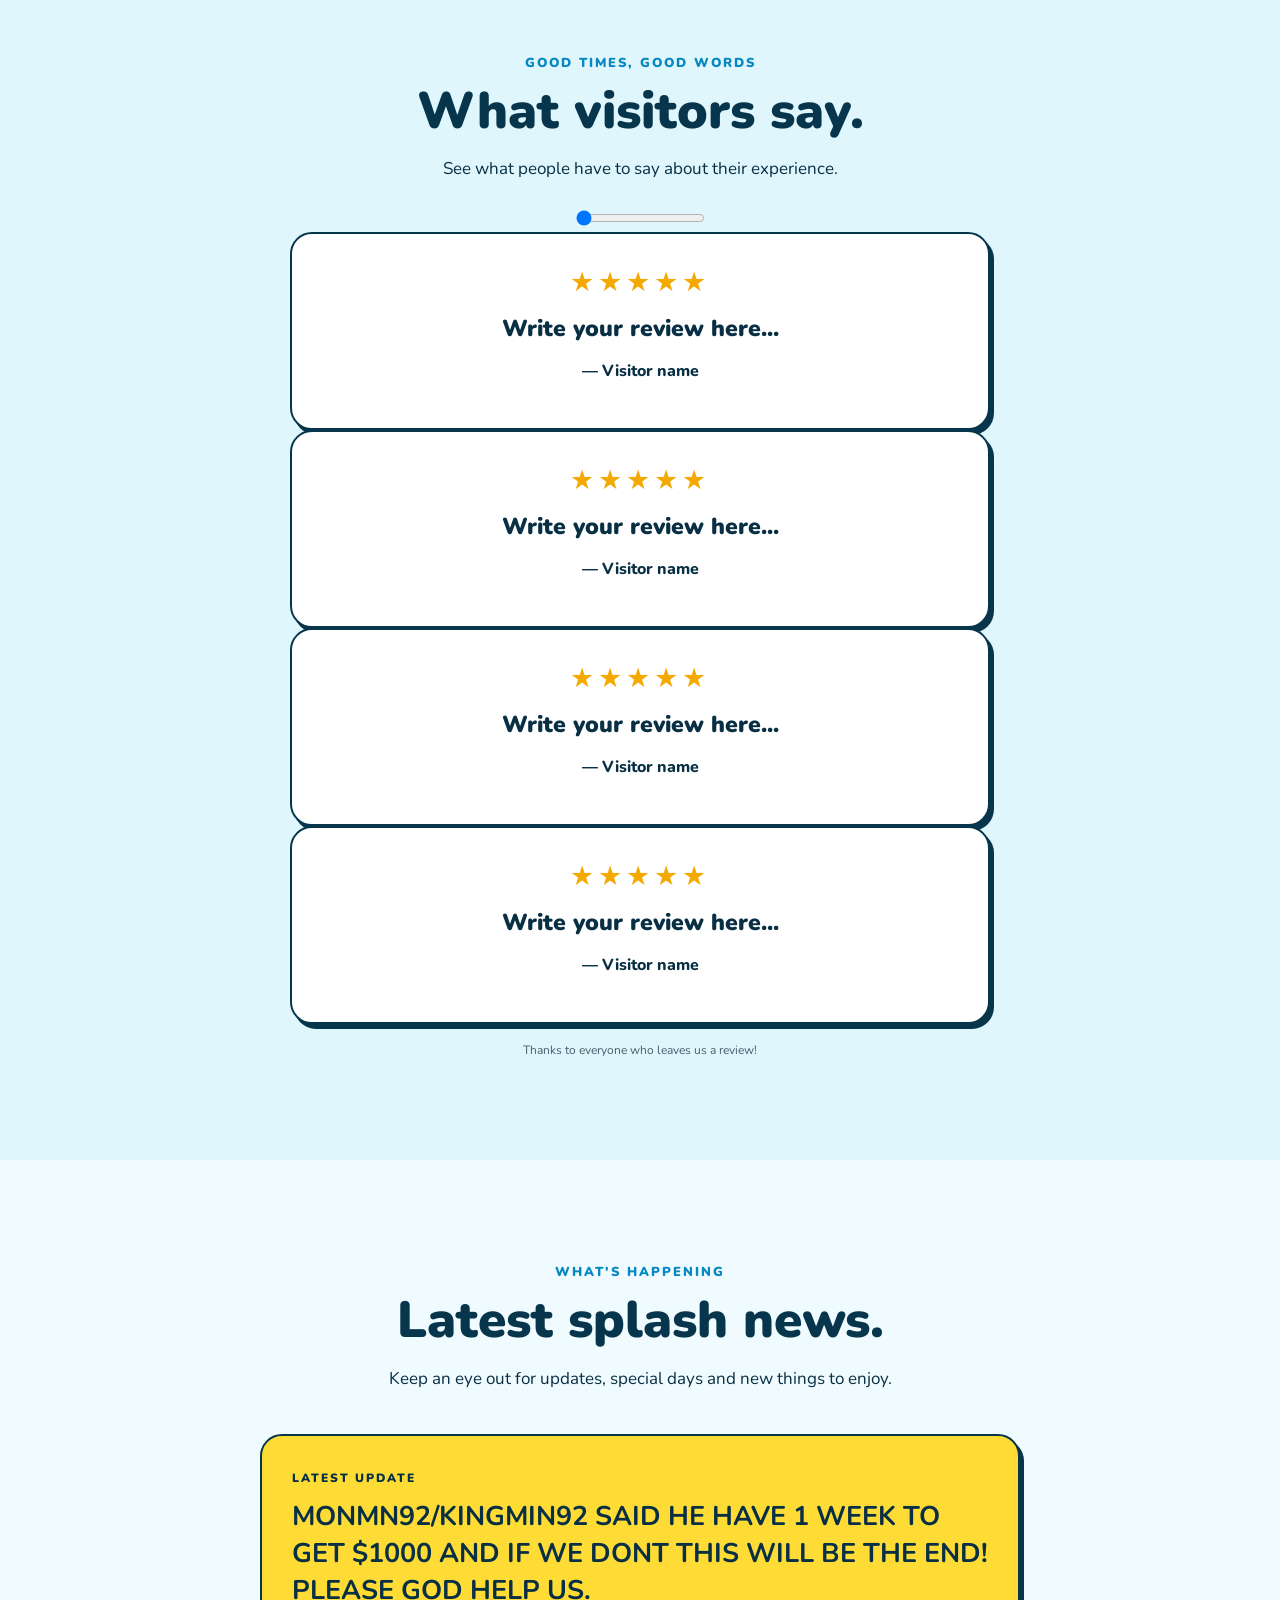
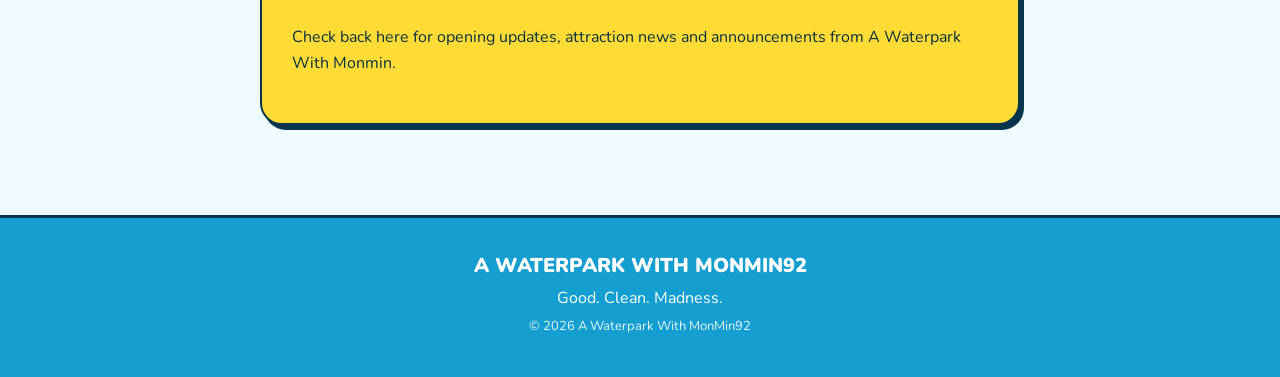
==== commit c64c6bee: "Update index.html" ====
--- a/index.html
+++ b/index.html
@@ -1,3 +1,4 @@
+
 <!doctype html>
 <html lang="en">
 <head>
@@ -12,7 +13,9 @@
 <body>
   <header class="site-header">
     <div class="nav-wrap">
-      <a class="brand" href="#home" aria-label="A Waterpark With Monmin home"><img src="assets/logo.png" alt="A Waterpark With Monmin logo"></a>
+      <a class="brand" href="#home" aria-label="A Waterpark With Monmin home">
+        <img src="assets/logo.png" alt="A Waterpark With Monmin logo">
+      </a>
       <button class="menu-toggle" aria-label="Open navigation" aria-expanded="false">☰</button>
       <nav class="main-nav" aria-label="Main navigation">
         <a class="nav-link active" href="#home">Home</a>
@@ -27,7 +30,11 @@
     <section class="hero" id="home">
       <div class="hero-inner">
         <div class="hero-copy">
-          <h1><span>AMAZING.</span><span>CLEAN.</span><span class="blue-word">BLUE.</span></h1>
+          <h1>
+            <span>AMAZING.</span>
+            <span>CLEAN.</span>
+            <span class="blue-word">BLUE.</span>
+          </h1>
           <p>Bright Blue Pools are on arise, King MonMin is gonna kick us out if we dont get the ammount of quota.. please by tickets</p>
           <div class="hero-actions">
             <a class="button" href="#attractions">Explore attractions <span aria-hidden="true">⟶</span></a>
@@ -53,29 +60,77 @@
         <p>From chilled-out pool time to big splash moments, there's something for everyone.</p>
       </div>
       <div class="feature-grid">
-        <article class="feature-card"><div class="feature-art slide-art">〰</div><h3>Water slides</h3><p>Twists, turns and splashdown fun. Get ready for another go.</p></article>
-        <article class="feature-card"><div class="feature-art pool-art">◉</div><h3>Sparkling pools</h3><p>Take a dip, float around and enjoy a refreshing break.</p></article>
-        <article class="feature-card"><div class="feature-art family-art">☀</div><h3>Family fun</h3><p>Make memories together with a day full of good times.</p></article>
+        <article class="feature-card">
+          <div class="feature-art slide-art">〰</div>
+          <h3>Water slides</h3>
+          <p>Twists, turns and splashdown fun. Get ready for another go.</p>
+        </article>
+        <article class="feature-card">
+          <div class="feature-art pool-art">◉</div>
+          <h3>Sparkling pools</h3>
+          <p>Take a dip, float around and enjoy a refreshing break.</p>
+        </article>
+        <article class="feature-card">
+          <div class="feature-art family-art">☀</div>
+          <h3>Family fun</h3>
+          <p>Make memories together with a day full of good times.</p>
+        </article>
       </div>
     </section>
 
+    <!-- REVIEWS SECTION -->
     <section class="content-section reviews" id="reviews">
       <div class="section-heading">
         <p class="eyebrow">GOOD TIMES, GOOD WORDS</p>
         <h2>What visitors say.</h2>
+        <p>See what people have to say about their experience.</p>
       </div>
-      <div class="review-card">
-        <div class="stars" aria-label="1 out of 5 stars">★</div>
-        <blockquote>"I will fucking end you if you dont get the quota 🤬"</blockquote>
-        <p class="review-author">—MonMin92</p>
+
+      <div class="reviews-layout">
+
+        <!-- LEFT SCROLL WHEEL -->
+        <div class="review-scroll-track">
+          <input
+            type="range"
+            class="review-scroll-wheel"
+            min="0"
+            max="100"
+            value="0"
+            aria-label="Scroll through reviews"
+          >
+        </div>
+
+        <!-- REVIEW CARDS -->
+        <div class="reviews-container">
+
+          <div class="review-card">
+            <div class="stars">★★★★★</div>
+            <blockquote>Write your review here...</blockquote>
+            <p class="review-author">— Visitor name</p>
+          </div>
+
+          <div class="review-card">
+            <div class="stars">★★★★★</div>
+            <blockquote>Write your review here...</blockquote>
+            <p class="review-author">— Visitor name</p>
+          </div>
+
+          <div class="review-card">
+            <div class="stars">★★★★★</div>
+            <blockquote>Write your review here...</blockquote>
+            <p class="review-author">— Visitor name</p>
+          </div>
+
+          <div class="review-card">
+            <div class="stars">★★★★★</div>
+            <blockquote>Write your review here...</blockquote>
+            <p class="review-author">— Visitor name</p>
+          </div>
+
+        </div>
       </div>
-        </div>
-      <div class="review-card">
-        <div class="stars" aria-label="1 out of 5 stars">★</div>
-        <blockquote>"I will fucking end you if you dont get the quota 🤬"</blockquote>
-        <p class="review-author">—MonMin92</p>
-      </div>
-      <p class="small-note">These are real reviews and he will end us.</p>
+
+      <p class="small-note">Thanks to everyone who leaves us a review!</p>
     </section>
 
     <section class="content-section news" id="news">
@@ -97,6 +152,32 @@
     <p>Good. Clean. Madness.</p>
     <p class="copyright">© <span id="year"></span> A Waterpark With MonMin92</p>
   </footer>
+
   <script src="script.js"></script>
+
+  <!-- REVIEWS SCROLL WHEEL SCRIPT -->
+  <script>
+    const reviewWheel = document.querySelector(".review-scroll-wheel");
+    const reviewContainer = document.querySelector(".reviews-container");
+
+    if (reviewWheel && reviewContainer) {
+      reviewWheel.addEventListener("input", () => {
+        const maxScroll =
+          reviewContainer.scrollHeight - reviewContainer.clientHeight;
+
+        reviewContainer.scrollTop =
+          (Number(reviewWheel.value) / 100) * maxScroll;
+      });
+
+      reviewContainer.addEventListener("scroll", () => {
+        const maxScroll =
+          reviewContainer.scrollHeight - reviewContainer.clientHeight;
+
+        reviewWheel.value = maxScroll > 0
+          ? (reviewContainer.scrollTop / maxScroll) * 100
+          : 0;
+      });
+    }
+  </script>
 </body>
 </html>
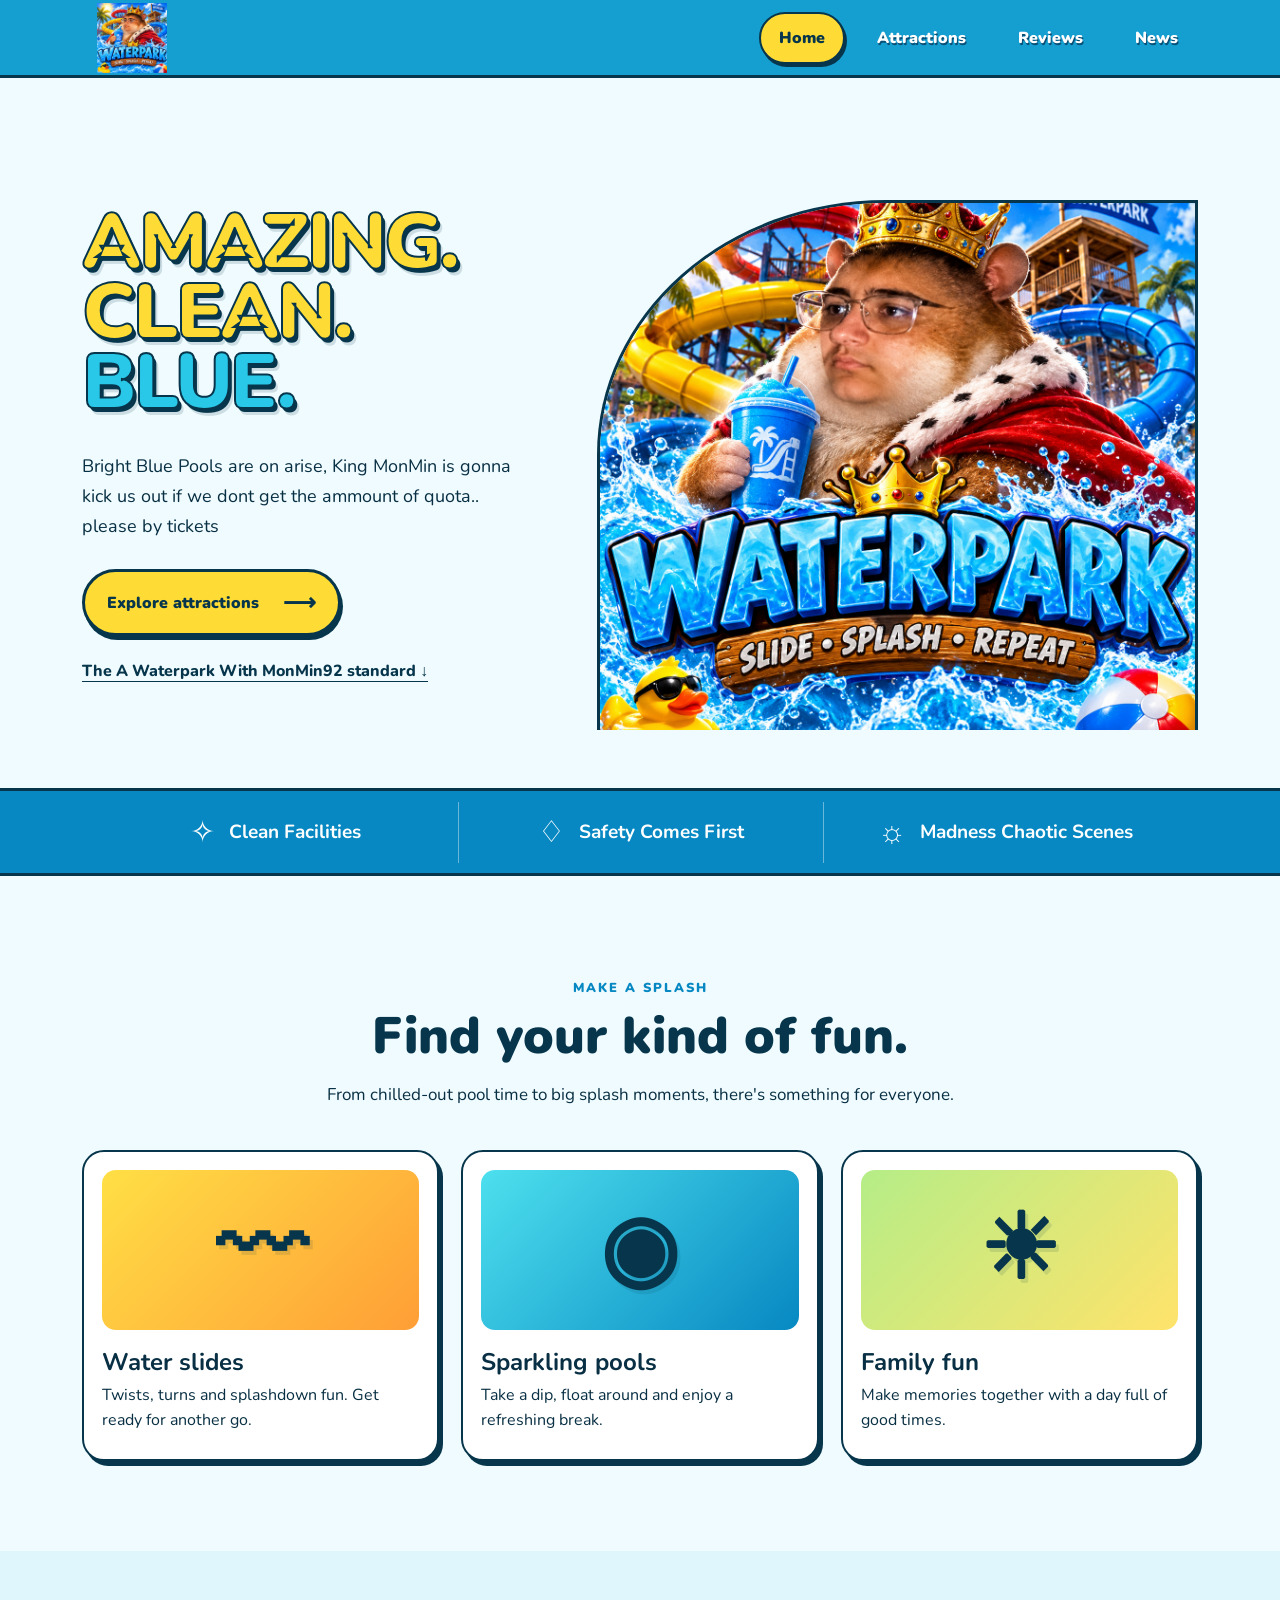
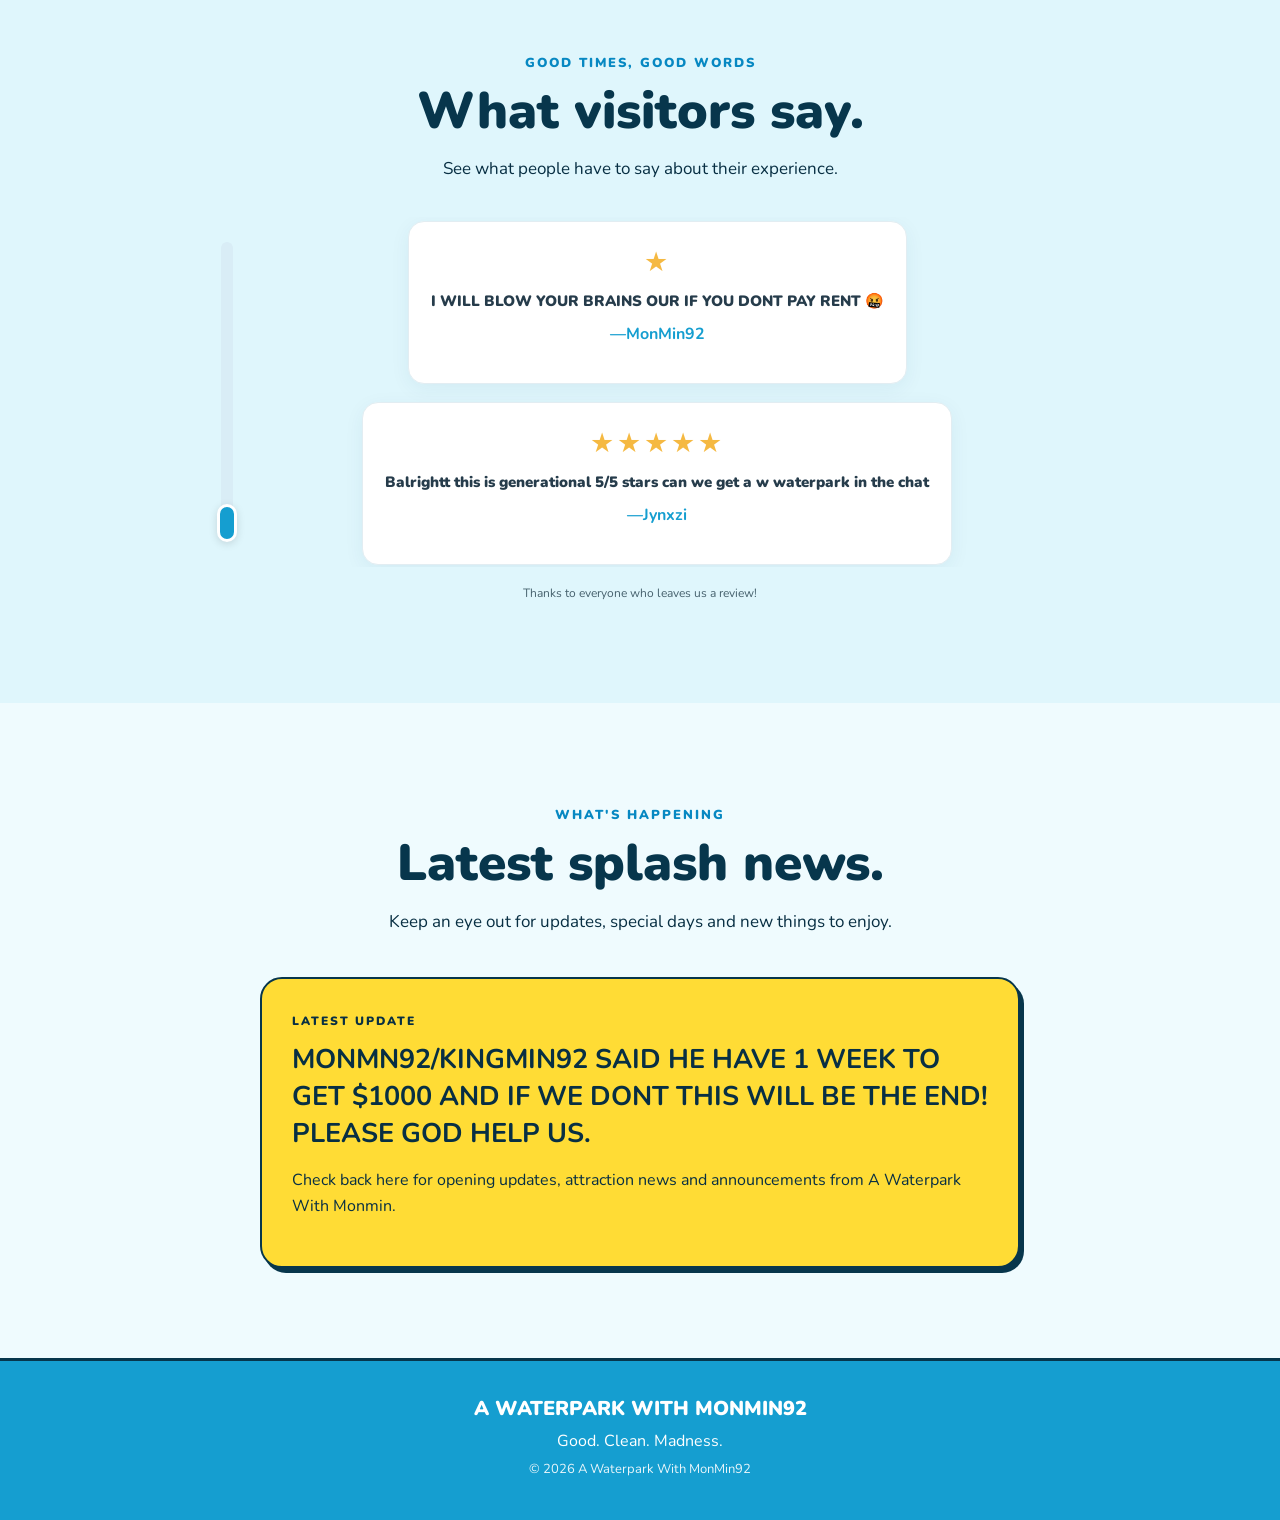
==== commit 46f0c454: "Update index.html" ====
--- a/index.html
+++ b/index.html
@@ -104,27 +104,27 @@
         <div class="reviews-container">
 
           <div class="review-card">
-            <div class="stars">★★★★★</div>
-            <blockquote>Write your review here...</blockquote>
-            <p class="review-author">— Visitor name</p>
+            <div class="stars">★</div>
+            <blockquote>I WILL BLOW YOUR BRAINS OUR IF YOU DONT PAY RENT 🤬</blockquote>
+            <p class="review-author">—MonMin92</p>
           </div>
 
           <div class="review-card">
             <div class="stars">★★★★★</div>
-            <blockquote>Write your review here...</blockquote>
-            <p class="review-author">— Visitor name</p>
+            <blockquote>Balrightt this is generational 5/5 stars can we get a w waterpark in the chat</blockquote>
+            <p class="review-author">—Jynxzi</p>
+          </div>
+
+          <div class="review-card">
+            <div class="stars">★★★</div>
+            <blockquote>This waterpark was nice, some people had servere lice, although i did see some mice.</blockquote>
+            <p class="review-author">—Cat In The Hat</p>
           </div>
 
           <div class="review-card">
             <div class="stars">★★★★★</div>
-            <blockquote>Write your review here...</blockquote>
-            <p class="review-author">— Visitor name</p>
-          </div>
-
-          <div class="review-card">
-            <div class="stars">★★★★★</div>
-            <blockquote>Write your review here...</blockquote>
-            <p class="review-author">— Visitor name</p>
+            <blockquote>Had loads of food, i eat it all</blockquote>
+            <p class="review-author">—case0h</p>
           </div>
 
         </div>
--- a/style.css
+++ b/style.css
@@ -49,3 +49,107 @@
 .footer-brand{font-size:20px;font-weight:1000;color:white;text-decoration:none}.site-footer p{margin:8px}.copyright{font-size:13px;opacity:.9}
 @media(max-width:850px){.hero-inner{grid-template-columns:1fr 1fr;gap:30px}.hero-photo{height:440px}h1{font-size:clamp(3.7rem,8vw,5.2rem)}.benefit{font-size:15px;gap:8px;padding:8px}.hero-actions{gap:16px}}
 @media(max-width:640px){.site-header{height:72px}.nav-wrap{padding:0 16px}.brand{width:88px;height:65px}.menu-toggle{display:block}.main-nav{display:none;position:absolute;top:69px;left:0;right:0;background:var(--blue);padding:12px 16px 18px;flex-direction:column;align-items:stretch;border-bottom:3px solid var(--deep)}.main-nav.open{display:flex}.nav-link{text-align:center}.hero{min-height:0}.hero-inner{display:flex;flex-direction:column;align-items:stretch;padding:48px 20px 0;gap:26px}.hero-copy{padding:0}.hero-copy>p{font-size:16px;margin:24px 0}.hero-photo{height:330px;width:100%;border-radius:38% 0 0 0}.hero-actions{align-items:flex-start;flex-direction:column}.benefits{flex-direction:column;padding:10px 0}.benefit{width:100%;justify-content:flex-start;padding:8px 24px}.benefit+.benefit{border-left:0;border-top:1px solid rgba(255,255,255,.3)}.content-section{padding:65px 20px}.feature-grid{grid-template-columns:1fr}.feature-art{height:135px}h1{font-size:clamp(4rem,17vw,5.5rem)}}
+/* REVIEWS SLIDER */
+
+.reviews-layout {
+  display: flex;
+  gap: 22px;
+  max-width: 850px;
+  margin: 35px auto 0;
+  height: 350px;
+}
+
+.review-scroll-track {
+  width: 24px;
+  display: flex;
+  align-items: center;
+  justify-content: center;
+}
+
+.review-scroll-wheel {
+  appearance: none;
+  -webkit-appearance: none;
+  writing-mode: vertical-lr;
+  direction: rtl;
+  width: 12px;
+  height: 300px;
+  background: #d9edf6;
+  border-radius: 20px;
+  cursor: pointer;
+}
+
+.review-scroll-wheel::-webkit-slider-thumb {
+  appearance: none;
+  -webkit-appearance: none;
+  width: 20px;
+  height: 38px;
+  background: #159ed0;
+  border-radius: 20px;
+  border: 3px solid white;
+  box-shadow: 0 2px 8px #0002;
+}
+
+.review-scroll-wheel::-moz-range-thumb {
+  width: 14px;
+  height: 32px;
+  background: #159ed0;
+  border-radius: 20px;
+  border: 3px solid white;
+}
+
+.reviews-container {
+  flex: 1;
+  overflow-y: auto;
+  display: flex;
+  flex-direction: column;
+  gap: 18px;
+  padding: 4px 12px 4px 0;
+  scroll-behavior: smooth;
+}
+
+.review-card {
+  flex: 0 0 145px;
+  background: white;
+  border: 1px solid #e2edf2;
+  border-radius: 16px;
+  padding: 22px;
+  box-shadow: 0 5px 20px rgba(0, 70, 110, 0.06);
+}
+
+.review-card .stars {
+  color: #f5b942;
+  letter-spacing: 3px;
+  margin-bottom: 10px;
+}
+
+.review-card blockquote {
+  margin: 0;
+  color: #263c4b;
+  font-size: 15px;
+}
+
+.review-author {
+  color: #159ed0;
+  font-weight: 700;
+  margin-top: 12px;
+}
+
+.reviews-container::-webkit-scrollbar {
+  width: 5px;
+}
+
+.reviews-container::-webkit-scrollbar-thumb {
+  background: #159ed0;
+  border-radius: 10px;
+}
+
+@media (max-width: 600px) {
+  .reviews-layout {
+    height: 320px;
+    gap: 12px;
+  }
+
+  .review-scroll-wheel {
+    height: 270px;
+  }
+}
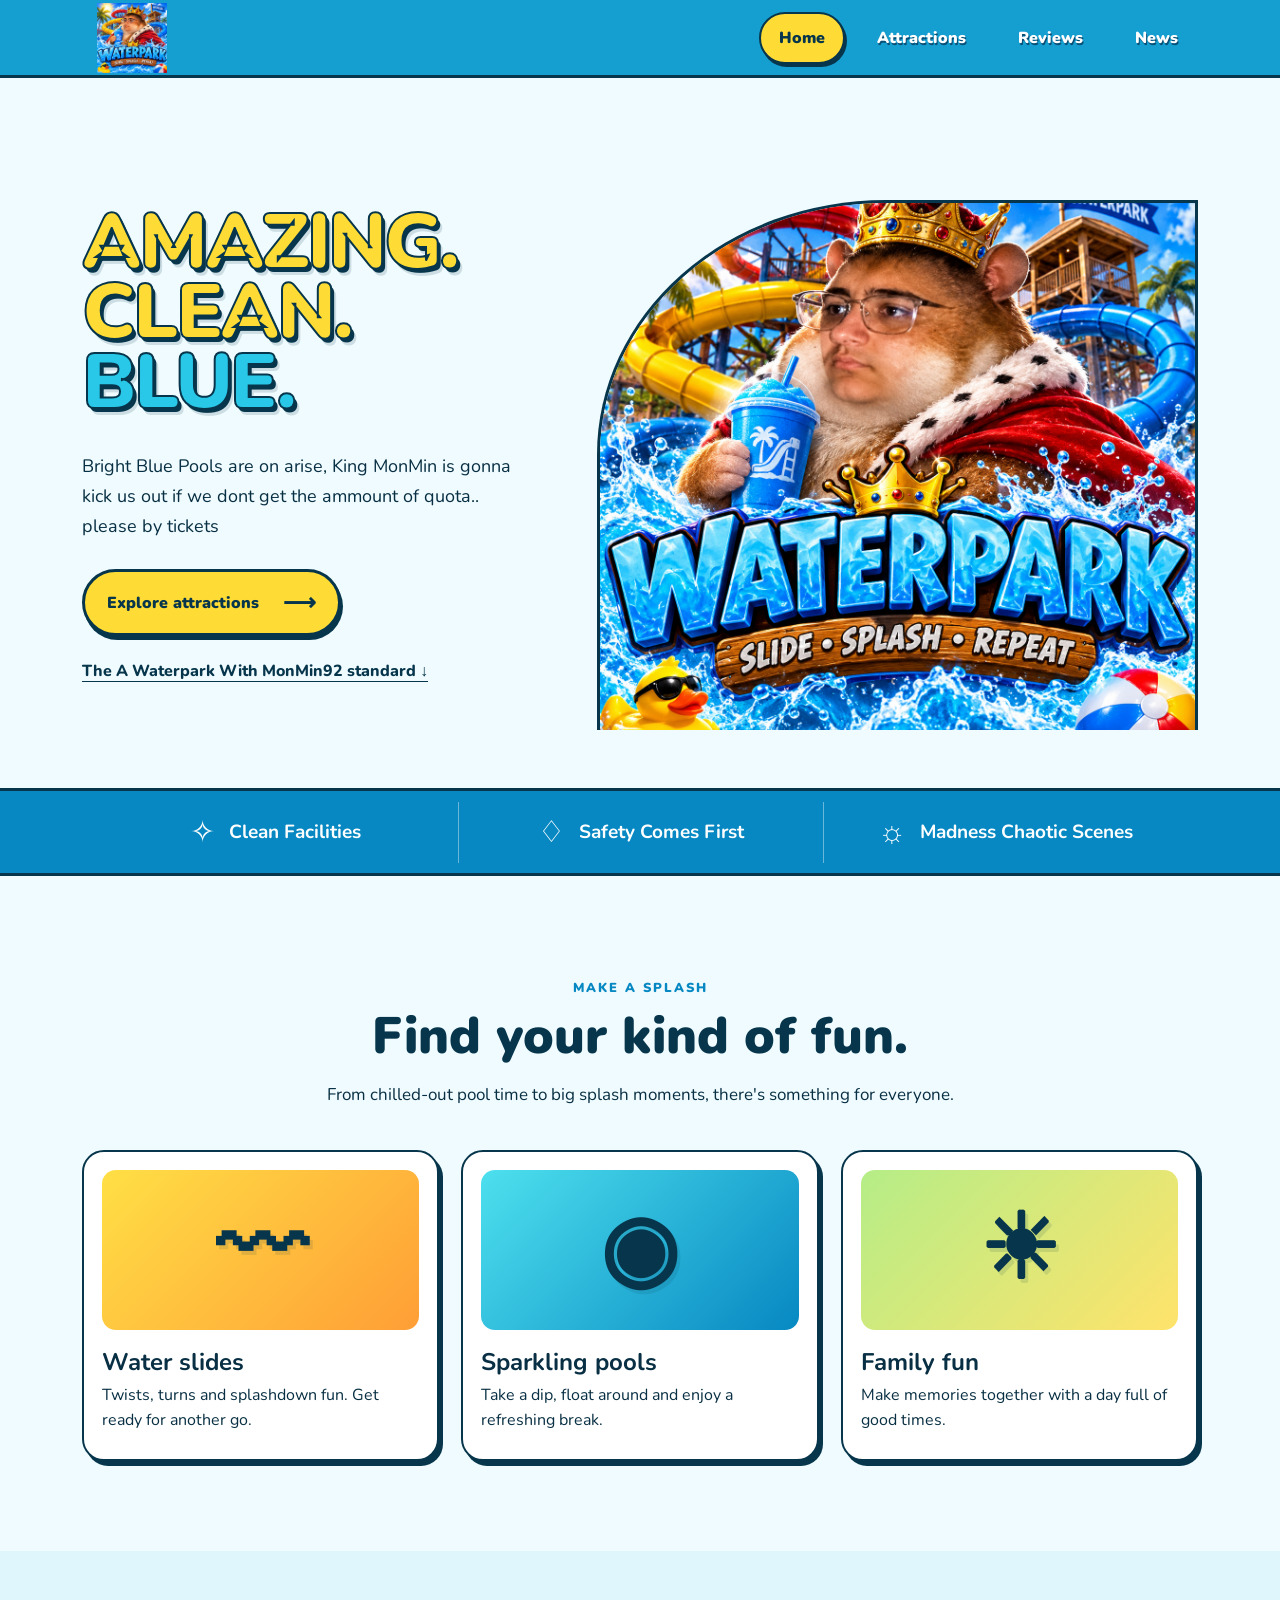
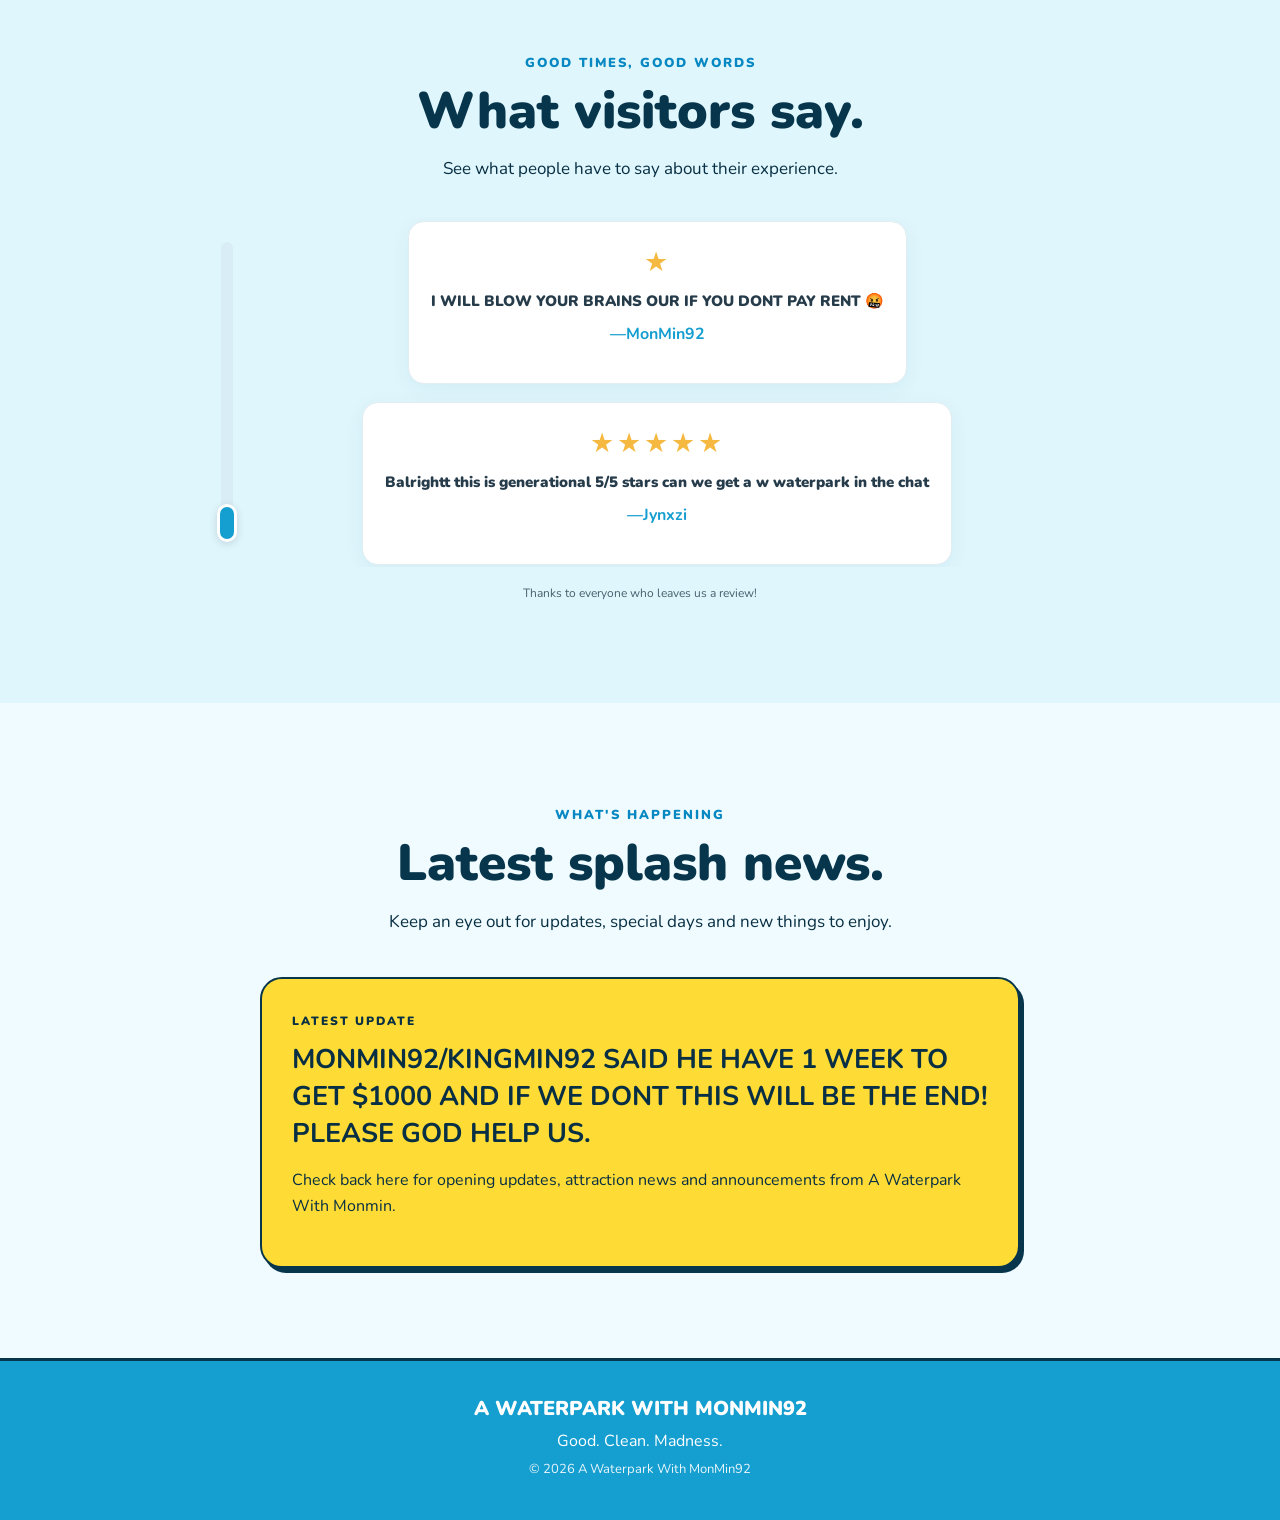
==== commit 23e58a0a: "Update index.html" ====
--- a/index.html
+++ b/index.html
@@ -6,7 +6,7 @@
   <meta name="viewport" content="width=device-width, initial-scale=1">
   <meta name="theme-color" content="#159ed0">
   <meta name="description" content="A Waterpark With Monmin — good, clean, splash-filled fun for everyone.">
-  <title>A Waterpark With Monmin</title>
+  <title>A Waterpark With MonMin92</title>
   <link rel="icon" href="assets/logo.svg" type="image/svg+xml">
   <link rel="stylesheet" href="style.css">
 </head>
@@ -141,7 +141,7 @@
       </div>
       <div class="news-panel">
         <span class="news-date">LATEST UPDATE</span>
-        <h3>MONMN92/KINGMIN92 SAID HE HAVE 1 WEEK TO GET $1000 AND IF WE DONT THIS WILL BE THE END! PLEASE GOD HELP US.</h3>
+        <h3>MONMIN92/KINGMIN92 SAID HE HAVE 1 WEEK TO GET $1000 AND IF WE DONT THIS WILL BE THE END! PLEASE GOD HELP US.</h3>
         <p>Check back here for opening updates, attraction news and announcements from A Waterpark With Monmin.</p>
       </div>
     </section>
